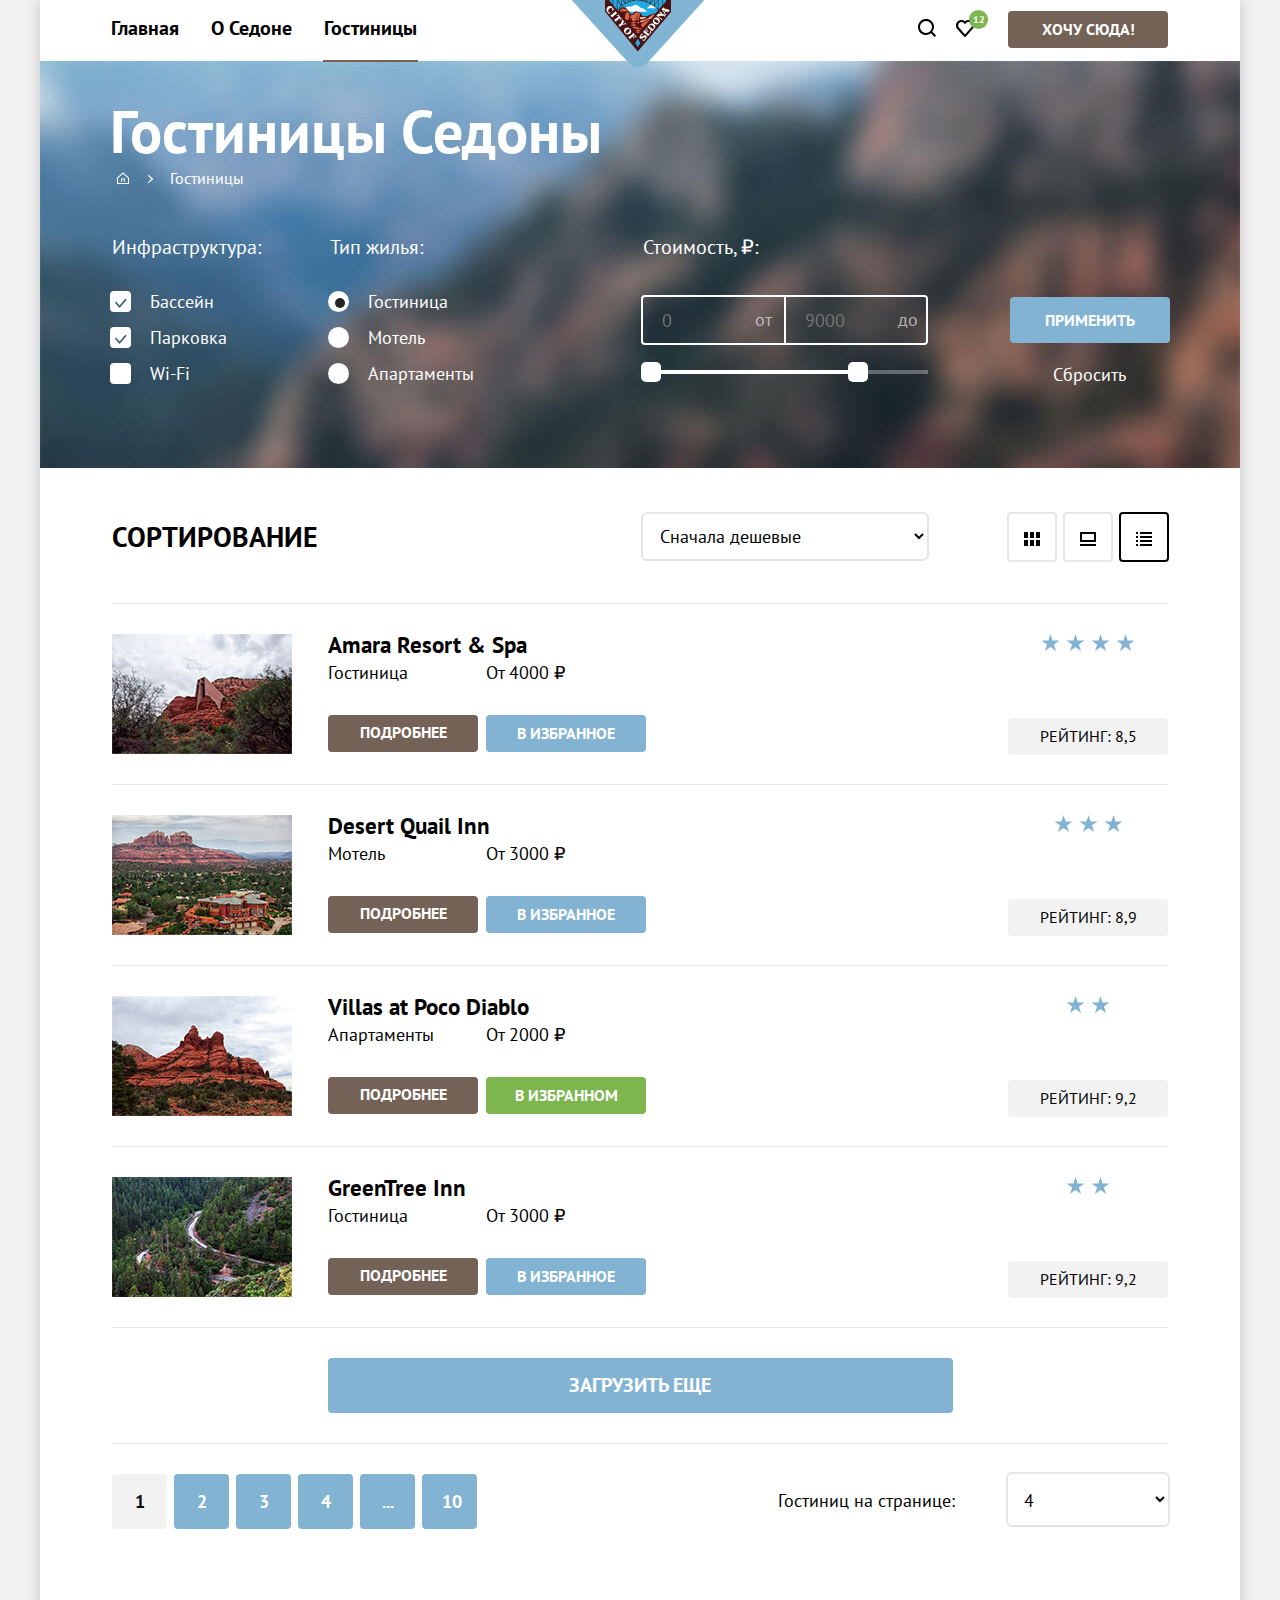
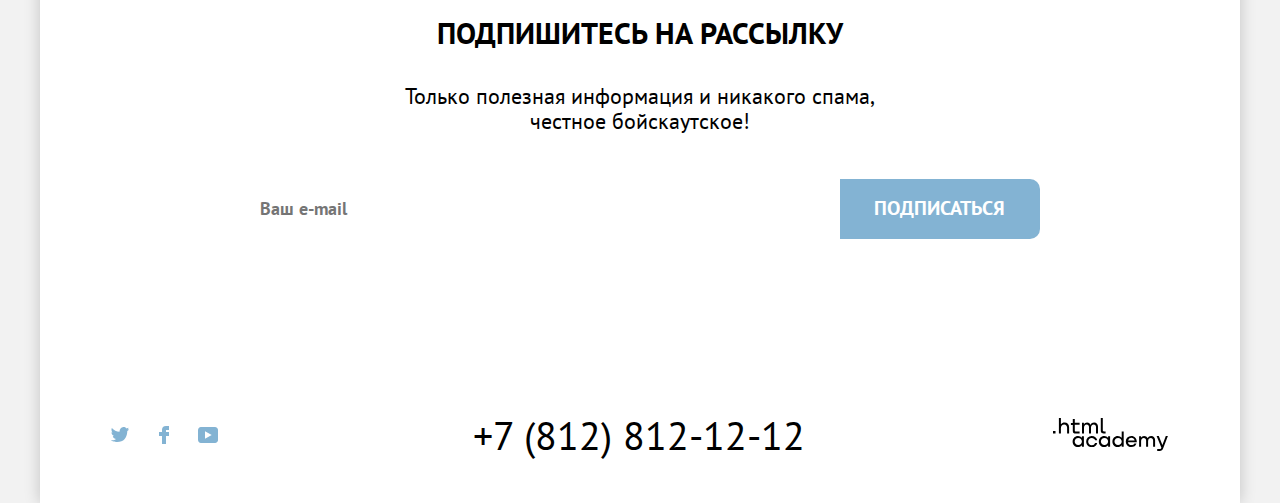
==== catalog.html @ d7d48636 "Шлифовка проекта" ====
<!DOCTYPE html>
<html lang="ru">

<head>
  <meta charset="UTF-8">
  <title>HTML Academy: Седона</title>
  <link rel="stylesheet" href="css/styles.css">
</head>

<body>
  <div class="shadow-container">
    <header class="page-header">
      <nav class="navigation">
        <ul class="navigation-list">
          <li class="navigation-item">
            <a class="navigation-link" href="index.html">Главная</a>
          </li>
          <li class="navigation-item">
            <a class="navigation-link" href="#">О Седоне</a>
          </li>
          <li class="navigation-item">
            <a class="navigation-link navigation-link-current" href="catalog.html">Гостиницы</a>
          </li>
        </ul>
        <a class="navigation-logo" href="index.html">
          <img class="page-header-logo" alt="Логотип Седоны" src="images/logos/logo.svg">
        </a>
        <ul class="navigation-user">
          <li class="navigation-item navigation-item-icon">
            <a class="navigation-link navigation-link-icon" href="#">
              <svg width="18" height="18" fill="none" xmlns="http://www.w3.org/2000/svg">
                <g clip-path="url(#a)">
                  <path
                    d="m18 16.5-3.7-3.7A8 8 0 0 0 8-.1C3.6-.1 0 3.6 0 8a8 8 0 0 0 12.9 6.3l3.7 3.7 1.4-1.5ZM8 14a6 6 0 0 1-6-6 6 6 0 0 1 6-6 6 6 0 0 1 6 6 6 6 0 0 1-6 6Z"
                    fill="colorCurrent" />
                </g>
                <defs>
                  <clipPath id="a">
                    <path fill="#fff" d="M0 0h18v18H0z" />
                  </clipPath>
                </defs>
              </svg>
            </a>
          </li>
          <li class="navigation-item navigation-item-icon">
            <a class="navigation-link navigation-link-icon" href="#">
              <svg class="chosen-icon" width="31" height="27" fill="none" xmlns="http://www.w3.org/2000/svg">
                <path
                  d="M8.9 27a.9.9 0 0 1-.8-.4c-5.4-6.1-6.7-7.5-7-7.9A5.4 5.4 0 0 1 5.5 10c1.3 0 2.5.5 3.5 1.3a5.46 5.46 0 0 1 9 4.1c0 1.3-.5 2.5-1.3 3.4l-7 7.9c-.2.2-.4.3-.8.3Zm-6-9.5c.3.4 3.5 4 6.1 6.9l6.2-7c.5-.5.7-1.2.7-2 0-1.8-1.5-3.3-3.3-3.3-1 0-2 .5-2.7 1.3-.3.3-.6.4-.9.4-.3 0-.6-.2-.8-.4-.7-.8-1.7-1.3-2.7-1.3-1.8 0-3.3 1.5-3.3 3.3-.1.9.3 1.6.7 2.1-.1 0-.1 0 0 0Z"
                  fill="colorCurrent" />
              </svg>
              <span class="navigation-link-counter">12</span>
            </a>
            <div class="popup-chosen-container disable">
              <ul class="popup-chosen-list">
                <li class="popup-chosen-list-item">
                  <a class="popup-hotel-description" href="#">
                    <img src="images/photos/hotel-2-small.png" alt="Desert Quail Inn">
                    <div class="popup-hotel-container">
                      <p class="popup-hotel-title">Desert Quail Inn</p>
                      <p class="popup-hotel-type">Мотель</p>
                    </div>
                  </a>
                  <a class="popup-trash-bin" href="#">
                    <svg width="16" height="16" viewBox="0 0 16 16" fill="none" xmlns="http://www.w3.org/2000/svg">
                      <g opacity="0.2">
                        <path
                          d="M15.3 2.3H13.1H2.8H0.6C0.3 2.3 0 2.5 0 2.8C0 3.1 0.3 3.4 0.6 3.4H2.3V15.4C2.3 15.7 2.6 16 2.9 16H13.1C13.4 16 13.7 15.7 13.7 15.4V3.4H15.4C15.7 3.4 16 3.1 16 2.8C16 2.5 15.6 2.3 15.3 2.3ZM12.5 14.8H3.4V3.4H12.5V14.8Z"
                          fill="black" />
                        <path
                          d="M6.19995 1.2H9.59995C9.89995 1.2 10.2 0.9 10.2 0.6C10.2 0.3 9.99995 0 9.69995 0H6.19995C5.89995 0 5.69995 0.3 5.69995 0.6C5.69995 0.9 5.89995 1.2 6.19995 1.2Z"
                          fill="black" />
                        <path
                          d="M6.2001 12C6.5001 12 6.8001 11.7 6.8001 11.4V5.7C6.8001 5.4 6.5001 5.1 6.2001 5.1C5.9001 5.1 5.6001 5.4 5.6001 5.7V11.4C5.7001 11.7 5.9001 12 6.2001 12Z"
                          fill="black" />
                        <path
                          d="M9.7001 12C10.0001 12 10.3001 11.7 10.3001 11.4V5.7C10.3001 5.4 10.0001 5.1 9.7001 5.1C9.4001 5.1 9.1001 5.5 9.1001 5.7V11.4C9.1001 11.7 9.3001 12 9.7001 12Z"
                          fill="black" />
                      </g>
                    </svg>
                  </a>
                </li>
                <li class="popup-chosen-list-item">
                  <a class="popup-hotel-description" href="#">
                    <img class="popup-hotel-image" src="images/photos/hotel-3-small.png" alt="Villas at Poco Diablo">
                    <div class="popup-hotel-container">
                      <p class="popup-hotel-title">Villas at Poco Diablo</p>
                      <p class="popup-hotel-type">Аппартаменты</p>
                    </div>
                  </a>
                  <a class="popup-trash-bin" href="#">
                    <svg width="16" height="16" viewBox="0 0 16 16" fill="none" xmlns="http://www.w3.org/2000/svg">
                      <g opacity="0.2">
                        <path
                          d="M15.3 2.3H13.1H2.8H0.6C0.3 2.3 0 2.5 0 2.8C0 3.1 0.3 3.4 0.6 3.4H2.3V15.4C2.3 15.7 2.6 16 2.9 16H13.1C13.4 16 13.7 15.7 13.7 15.4V3.4H15.4C15.7 3.4 16 3.1 16 2.8C16 2.5 15.6 2.3 15.3 2.3ZM12.5 14.8H3.4V3.4H12.5V14.8Z"
                          fill="black" />
                        <path
                          d="M6.19995 1.2H9.59995C9.89995 1.2 10.2 0.9 10.2 0.6C10.2 0.3 9.99995 0 9.69995 0H6.19995C5.89995 0 5.69995 0.3 5.69995 0.6C5.69995 0.9 5.89995 1.2 6.19995 1.2Z"
                          fill="black" />
                        <path
                          d="M6.2001 12C6.5001 12 6.8001 11.7 6.8001 11.4V5.7C6.8001 5.4 6.5001 5.1 6.2001 5.1C5.9001 5.1 5.6001 5.4 5.6001 5.7V11.4C5.7001 11.7 5.9001 12 6.2001 12Z"
                          fill="black" />
                        <path
                          d="M9.7001 12C10.0001 12 10.3001 11.7 10.3001 11.4V5.7C10.3001 5.4 10.0001 5.1 9.7001 5.1C9.4001 5.1 9.1001 5.5 9.1001 5.7V11.4C9.1001 11.7 9.3001 12 9.7001 12Z"
                          fill="black" />
                      </g>
                    </svg>
                  </a>
                </li>
              </ul>
              <button class="button button-large secondary-button all-chosen-button">Все избранные</button>
            </div>
          </li>
          <li class="navigation-item">
            <a class="button secondary-button navigation-button" href="#">
              Хочу сюда!
            </a>
          </li>
        </ul>
      </nav>
    </header>
    <main class="main-inner main-container">
      <div class="page-container">
        <div class="catalog-filter-container">
          <header class="inner-header-title">
            <h1>Гостиницы Седоны</h1>
            <ul class="breadcrumbs">
              <li class="breadcrumbs-item">
                <a class="breadcrumbs-link" href="index.html">
                  <span class="visually-hidden">
                    На главную
                  </span>
                  <svg width="12" height="12" viewBox="0 0 12 12" fill="none" xmlns="http://www.w3.org/2000/svg">
                    <path d="M6 0.300049L0 5.80005V12H12V5.80005L6 0.300049ZM11 11H1V6.20005L6 1.70005L11 6.20005V11Z"
                      fill="white" />
                    <path d="M4 10H5V7.5H7V10H8V6.5H4V10Z" fill="white" />
                  </svg>
                </a>
              </li>
              <li class="breadcrumbs-item">
                <a class="breadcrumbs-link">Гостиницы</a>
              </li>
            </ul>
          </header>
          <section class="catalog-filter-section">
            <h2 class="visually-hidden">Фильтры</h2>
            <form class="catalog-filter" action="https://echo.htmlacademy.ru/" method="get">
              <fieldset class="catalog-filter-group filter-group">
                <legend class="catalog-filter-title">Инфраструктура:</legend>
                <ul class="catalog-filter-list">
                  <li class="catalog-filter-item">
                    <label class="control">
                      <input class="visually-hidden control-input" type="checkbox" name="pool" checked>
                      <span class="control-label">Бассейн</span>
                    </label>
                  </li>
                  <li class="catalog-filter-item">
                    <label class="control">
                      <input class="visually-hidden control-input" type="checkbox" name="parking" checked>
                      <span class="control-label">Парковка</span>
                    </label>
                  </li>
                  <li class="catalog-filter-item">
                    <label class="control">
                      <input class="visually-hidden control-input" type="checkbox" name="wi-fi">
                      <span class="control-label">Wi-Fi</span>
                    </label>
                  </li>
                </ul>
              </fieldset>

              <fieldset class="catalog-filter-group house-group">
                <legend class="catalog-filter-title">Тип жилья:</legend>
                <ul class="catalog-filter-list">
                  <li class="catalog-filter-item">
                    <label class="control">
                      <input class="visually-hidden control-input" type="radio" name="product-group"
                        value="shaving-supplies" checked>
                      <span class="control-label">Гостиница</span>
                    </label>
                  </li>
                  <li class="catalog-filter-item">
                    <label class="control">
                      <input class="visually-hidden control-input" type="radio" name="product-group"
                        value="care-products">
                      <span class="control-label">Мотель</span>
                    </label>
                  </li>
                  <li class="catalog-filter-item">
                    <label class="control">
                      <input class="visually-hidden control-input" type="radio" name="product-group"
                        value="accessories">
                      <span class="control-label">Апартаменты</span>
                    </label>
                  </li>
                </ul>
              </fieldset>

              <fieldset class="catalog-filter-group price-group">
                <legend class="catalog-filter-title">Стоимость, ₽:</legend>
                <div class="range">
                  <div class="range-wrapper-inputs">
                    <label class="catalog-filter-label">
                      <span class="range-field-label">от</span>
                      <input class="catalog-filter-input" type="number" name="min-price" placeholder="0">
                    </label>

                    <label class="catalog-filter-label">
                      <span class="range-field-label">до</span>
                      <input class="catalog-filter-input" type="number" name="max-price" placeholder="9000">
                    </label>
                  </div>

                  <div class="range-scale">
                    <div class="range-bar" style="width: 227px">
                      <button class="range-toggle toggle-min" type="button">
                        <span class="visually-hidden">Изменить минимальную цену.</span>
                      </button>
                      <button class="range-toggle toggle-max" type="button">
                        <span class="visually-hidden">Изменить максимальную цену.</span>
                      </button>
                    </div>
                  </div>
                </div>
              </fieldset>
              <div class="filter-buttons">
                <button class="button enforce-button" type="submit">Применить</button>
                <button class="button-ghost button-reset" type="reset">Сбросить</button>
              </div>
            </form>
          </section>
        </div>
        <section class="catalog-sorting-section">
          <h2 class="sorting-title">Сортирование</h2>
          <form class="sorting-type">
            <label class="visually-hidden" for="sorting">Сортировка</label>
            <select class="select-control" id="sorting" name="sorting">
              <option value="popular">Сначала популярное</option>
              <option value="cheap" selected>Сначала дешевые</option>
              <option value="expensive">Сначала дорогое</option>
            </select>
          </form>
          <div class="sorting-button-container">
            <a href="#" class="sorting-button">
              <span class="visually-hidden">
                Показать карточками
              </span>
              <svg width="16" height="14" fill="none">
                <path d="M4 0H0v6h4V0Zm12 0h-4v6h4V0Zm-6 0H6v6h4V0ZM4 8H0v6h4V8Zm12 0h-4v6h4V8Zm-6 0H6v6h4V8Z"
                  fill="#000" />
              </svg>
            </a>
            <a href="#" class="sorting-button">
              <span class="visually-hidden">
                Показать галереей
              </span>
              <svg width="16" height="14" fill="none">
                <path d="M16 12H0v2h16v-2ZM14 2v6H2V2h12Zm2-2H0v10h16V0Z" fill="#000" />
              </svg>
            </a>
            <a href="#" class="sorting-button sorting-button-active">
              <span class="visually-hidden">
                Показать списком
              </span>
              <svg width="16" height="14" fill="none">
                <path
                  d="M2 0H0v2h2V0Zm14 0H4v2h12V0ZM2 4H0v2h2V4Zm14 0H4v2h12V4ZM2 8H0v2h2V8Zm14 0H4v2h12V8ZM2 12H0v2h2v-2Zm14 0H4v2h12v-2Z"
                  fill="#000" />
              </svg>
            </a>
          </div>
        </section>
        <section class="catalog-list-section">
          <h2 class="visually-hidden">Список гостиниц</h2>
          <div class="hotel">
            <a class="hotel-image-link" href="#">
              <img class="hotel-image" src="images/catalog/hotel-first.jpg" alt="Amara Resort & Spa">
            </a>
            <a class="hotel-link" href="#">
              <h3 class="hotel-title">Amara Resort & Spa</h3>
            </a>
            <p class="stars four-stars">
              <span class="visually-hidden">
                Четыре звезды
              </span>
            </p>
            <p class="hotel-type">Гостиница</p>
            <p class="hotel-price">От 4000 ₽</p>
            <a href="#" class="hotel-about-button button secondary-button hotel-button">Подробнее</a>
            <button class="chosen button hotel-button">В избранное</button>
            <p class="rating-number">Рейтинг: 8,5</p>
          </div>
          <div class="hotel">
            <a class="hotel-image-link" href="#">
              <img class="hotel-image" src="images/catalog/hotel-second.jpg" alt="Desert Quail Inn">
            </a>
            <a class="hotel-link" href="#">

              <h3 class="hotel-title">Desert Quail Inn</h3>

            </a>
            <p class="stars three-stars">
              <span class="visually-hidden">
                Три звезды
              </span>
            </p>
            <p class="hotel-type">Мотель</p>
            <p class="hotel-price">От 3000 ₽</p>
            <a href="#" class="hotel-about-button button secondary-button hotel-button">Подробнее</a>
            <button class="chosen button hotel-button">В избранное</button>
            <p class="rating-number">Рейтинг: 8,9</p>
          </div>
          <div class="hotel">
            <a class="hotel-image-link" href="#">
              <img class="hotel-image" src="images/catalog/hotel-third.jpg" alt="Villas at Poco Diablo">
            </a>
            <a class="hotel-link" href="#">
              <h3 class="hotel-title">Villas at Poco Diablo</h3>

            </a>
            <p class="stars two-stars">
              <span class="visually-hidden">
                Две звезды
              </span>
            </p>
            <p class="hotel-type">Апартаменты</p>
            <p class="hotel-price">От 2000 ₽</p>
            <a href="#" class="hotel-about-button button secondary-button hotel-button">Подробнее</a>
            <button class="chosen button button-success hotel-button">В избранном</button>
            <p class="rating-number">Рейтинг: 9,2</p>
          </div>
          <div class="hotel">
            <a class="hotel-image-link" href="#">
              <img class="hotel-image" src="images/catalog/hotel-fourth.jpg" alt="GreenTree Inn">
            </a>
            <a class="hotel-link" href="#">
              <h3 class="hotel-title">GreenTree Inn</h3>

            </a>
            <p class="stars two-stars">
              <span class="visually-hidden">
                Две звезды
              </span>
            </p>
            <p class="hotel-type">Гостиница</p>
            <p class="hotel-price">От 3000 ₽</p>
            <a href="#" class="hotel-about-button button secondary-button hotel-button">Подробнее</a>
            <button class="chosen button hotel-button">В избранное</button>
            <p class="rating-number">Рейтинг: 9,2</p>
          </div>
          <div class="show-more-button-container">
            <button class="show-more-button button button-large">Загрузить еще</button>
          </div>
          <div class="pagination-container">
            <ul class="pagination">
              <li class="pagination-item">
                <a class="pagination-link pagination-current">1</a>
              </li>
              <li class="pagination-item">
                <a class="pagination-link" href="#">2</a>
              </li>
              <li class="pagination-item">
                <a class="pagination-link" href="#">3</a>
              </li>
              <li class="pagination-item">
                <a class="pagination-link" href="#">4</a>
              </li>
              <li class="pagination-item">
                <a class="pagination-link" href="#">
                  ...
                  <span class="visually-hidden">
                    Больше
                  </span>
                </a>
              </li>
              <li class="pagination-item">
                <a class="pagination-link" href="#">10</a>
              </li>
            </ul>
            <form class="sorting-type-quantity">
              <label for="sorting">Гостиниц на странице:</label>
              <select class="select-control-quantity" id="sorting" name="sorting">
                <option value="one">1</option>
                <option value="two">2</option>
                <option value="three">3</option>
                <option value="four" selected>4</option>
              </select>
            </form>
          </div>
        </section>
      </div>
    </main>
    <footer class="page-footer">
      <div class="footer-container catalog-footer">
        <section class="subscription-form">
          <h2 class="subscription-form-title">Подпишитесь на рассылку</h2>
          <form class="submit-form catalog-form">
            <p>Только полезная информация и никакого спама,<br>
              честное бойскаутское!</p>
            <div class="email-container">
              <p class="email">
                <label for="email-field" class="visually-hidden">
                  Ваш e-mail
                </label>
                <input class="field" placeholder="Ваш e-mail" type="text" id="email-field" name="email-field" required>
              </p>
              <button class="button button-large submit-button" type="submit">Подписаться</button>
            </div>
          </form>
        </section>
        <section class="footer-contacts">
          <h2 class="visually-hidden">Соцсети</h2>
          <ul class="footer-social-list" name="link-list">
            <li class="footer-social-item">
              <a class="footer-social-link" href="#">
                <span class="visually-hidden">
                  Twitter
                </span>
                <svg width="18" height="15" fill="none" xmlns="http://www.w3.org/2000/svg">
                  <g clip-path="url(#a)">
                    <path
                      d="M11.6.2c1.8-.5 3.2.3 3.8 1.2l2.1-.7c0 .9-.6 1.5-.9 1.8.7.1 1.4-.6 1.4-.6a3 3 0 0 1-1.7 2C16.1 10.7 13 15.1 5.7 15h-.5c-.4 0-4.4-.5-5.2-1.9 2.4.2 4.1-.4 5-1.2-1-.3-2.9-.4-3.2-2.9.4.1.6.2 1.3.1C1.8 8.3.4 7.5.5 5.3c.3.3 1.1.5 1.4.5C1.1 5.6-.2 2.5.9.9a11 11 0 0 0 7.6 3.8C8.7 2.3 9.7.8 11.6.2Z"
                      fill="currentColor" />
                  </g>
                  <defs>
                    <clipPath id="a">
                      <path fill="#fff" d="M0 0h18v15H0z" />
                    </clipPath>
                  </defs>
                </svg>
              </a>
            </li>
            <li class="footer-social-item">
              <a class="footer-social-link" href="#">
                <span class="visually-hidden">
                  Facebook
                </span>
                <svg width="10" height="18" fill="none" xmlns="http://www.w3.org/2000/svg">
                  <path d="M7 0a4 4 0 0 0-4 4v2H0v4h3v8h4v-8h3V6H7V4h3V0H7Z" fill="currentColor" />
                </svg>
              </a>
            </li>
            <li class="footer-social-item">
              <a class="footer-social-link" href="#">
                <span class="visually-hidden">
                  YouTube
                </span>
                <svg width="20" height="16" fill="none" xmlns="http://www.w3.org/2000/svg">
                  <path
                    d="M17 0H2.9C1.2 0 0 1.5 0 3.2v9.5C0 14.5 1.2 16 2.9 16h14.3c1.5 0 2.9-1.5 2.9-3.2V3.2C19.9 1.5 18.7 0 17 0ZM7 11.8V4.2L13.7 8 7 11.8Z"
                    fill="currentColor" />
                </svg>
              </a>
            </li>
          </ul>
          <a class="footer-contacts-address-phone" href="tel:+78128121212">+7 (812) 812-12-12</a>
          <p class="about-text">
            <span class="visually-hidden">Разработано в </span>
            <a class="htmlacademy-link" href="https://htmlacademy.ru/">
              <svg width="115" height="34" fill="none" xmlns="http://www.w3.org/2000/svg">
                <path
                  d="M0 12.9v2.6h2.5v-2.6H0Zm11.6-8.4c-1.6 0-2.8.7-3.6 1.7h-.1V0h-2v15.5h2v-5.3c0-2.1 1.3-3.6 3.3-3.6 1.8 0 2.9 1.4 2.9 3.2v5.7h2V9.4c.1-3-1.8-4.9-4.5-4.9Zm15 .3h-4.8V1.1h-2v3.8h-1.9v2h1.9v6c0 1.7 1 2.7 2.7 2.7h4.1v-2h-3.7c-.7 0-1.1-.4-1.1-1.1V6.8h4.8v-2Zm14.5-.2c-1.6 0-2.9.8-3.5 2.1h-.1a3.7 3.7 0 0 0-3.4-2.1c-1.4 0-2.5.8-3.1 1.8h-.1V4.8H29v10.6h2V10c0-2 1-3.5 2.6-3.5 1.5 0 2.4 1 2.4 2.6v6.3h2V9.8c0-2.4 1.4-3.3 2.6-3.3 1.5 0 2.4 1 2.4 2.6v6.3h2V8.9c.1-2.5-1.4-4.3-3.9-4.3Zm6.7 8.1c0 1.7 1 2.7 2.8 2.7h2v-2h-1.7c-.7 0-1.1-.4-1.1-1.1V0h-2v12.7Zm-18.9 7a4.9 4.9 0 0 0-3.9-1.8c-3.1 0-5.4 2.3-5.4 5.6s2.3 5.6 5.4 5.6c1.8 0 3-.8 3.8-1.9h.1v1.6h2V18.2h-2v1.5Zm-3.6 7.4a3.5 3.5 0 0 1-3.6-3.6c0-2 1.4-3.6 3.6-3.6s3.6 1.6 3.6 3.6c0 1.9-1.4 3.6-3.6 3.6ZM44.2 22c-.5-2.4-2.6-4.1-5.4-4.1a5.4 5.4 0 0 0-5.6 5.6c0 3.1 2.2 5.6 5.6 5.6 2.8 0 4.9-1.8 5.4-4.2h-2.1a3.4 3.4 0 0 1-3.3 2.3 3.5 3.5 0 0 1-3.6-3.6c0-2 1.4-3.6 3.6-3.6 1.6 0 2.8 1 3.3 2.2h2.1V22Zm10.9-2.3a4.9 4.9 0 0 0-3.9-1.8c-3.1 0-5.4 2.3-5.4 5.6s2.3 5.6 5.4 5.6c1.8 0 3-.8 3.8-1.9h.1v1.6h2V18.2h-2v1.5Zm-3.6 7.4a3.5 3.5 0 0 1-3.6-3.6c0-2 1.4-3.6 3.6-3.6s3.6 1.6 3.6 3.6c0 1.9-1.5 3.6-3.6 3.6Zm17.2-7.3a5 5 0 0 0-3.9-1.9c-3.1 0-5.4 2.3-5.4 5.6s2.2 5.6 5.4 5.6c1.7 0 3-.8 3.8-1.8h.1v1.5h2V13.4h-2v6.4Zm-3.6 7.3a3.5 3.5 0 0 1-3.6-3.6c0-2 1.4-3.6 3.6-3.6s3.6 1.6 3.6 3.6c-.1 2-1.5 3.6-3.6 3.6Zm13.2-9.2a5.4 5.4 0 0 0-5.5 5.6c0 3 2.1 5.6 5.5 5.6 2.5 0 4.5-1.3 5.2-3.6h-2.1c-.5 1-1.6 1.6-3 1.6-1.9 0-3.3-1.3-3.4-2.9h8.8c.2-3.6-2-6.3-5.5-6.3Zm0 1.9c1.7 0 3 1 3.3 2.6h-6.5a3.2 3.2 0 0 1 3.2-2.6Zm19.9-1.9a4 4 0 0 0-3.6 2h-.1c-.6-1.2-1.8-2-3.4-2-1.4 0-2.5.7-3.1 1.8v-1.5h-1.9v10.6h2v-5.4c0-2 1-3.4 2.6-3.5 1.5 0 2.4 1 2.4 2.6v6.3h2v-5.6c0-2.4 1.4-3.3 2.6-3.3 1.5 0 2.4 1 2.4 2.6v6.3h2v-6.5c.1-2.6-1.4-4.4-3.9-4.4Zm11.2 9.1-3.6-8.9h-2.2l4.8 11.6c-.3.9-.7 1.2-1.7 1.2h-2.5v2h2.5c1.8 0 2.8-.8 3.5-2.6l4.7-12.2h-2.1l-3.4 8.9Z"
                  fill="colorCurrent" />
              </svg>
            </a>
          </p>
        </section>
      </div>
    </footer>
  </div>
  <div class="modal-registration disable">
    <div class="modal-registration-container">
      <div class="modal-header">
        <button class="modal-close-button" href="#">
          <span class="visually-hidden">Закрыть</span>
        </button>
        <section class="modal-content">
          <h2 class="modal-title">Поиск гостиницы в Седоне</h2>
        </section>
      </div>
      <form class="modal-register-form">
        <p class="modal-register-form-item">
          <label for="arriving-date" class="modal-register-label">
            Дата заезда:
          </label>
          <input class="modal-field field-date" placeholder="27 апреля 2020" type="text" id="arriving-date"
            name="arriving-date" required>
          <span class="modal-message modal-message-error">Мы не можем отправить вас в прошлое.</span>
        </p>
        <p class="modal-register-form-item last-item">
          <label for="leaving-date" class="modal-register-label">
            Дата выезда:
          </label>
          <input class="modal-field field-date" placeholder="1 сентября 2021" type="text" id="leaving-date"
            name="leaving-date" required>
          <span class="modal-message">На эти даты есть свободные номера. Пока есть.</span>
        </p>
        <div class="modal-counter-container">
          <p class="modal-register-form-item modal-counter">
            <label for="mature-count" class="modal-register-label">
              Взрослые:
            </label>
            <span class="modal-input">
              <button class="modal-input-increase modal-input-button">
                <svg width="13" height="13" fill="none" xmlns="http://www.w3.org/2000/svg">
                  <path d="M13 6H7V0H6v6H0v1h6v6h1V7h6V6Z" fill="#000" />
                </svg>
              </button>
              <input class="modal-field" placeholder="2" type="number" id="mature-count" name="mature-count" required>
              <button class="modal-input-decrease modal-input-button">
                <svg width="13" height="1" fill="none" xmlns="http://www.w3.org/2000/svg">
                  <path d="M0 0v1h13V0H0Z" fill="#000" />
                </svg>
              </button>
            </span>
          </p>
          <p class="modal-register-form-item modal-counter">
            <span class="modal-register-label">
              <label for="children-count">
                Дети:
              </label>
              <span class="info-popup">
                <button class="modal-info">
                  <svg width="1" height="9" fill="#FFFFFF" xmlns="http://www.w3.org/2000/svg">
                    <path d="M0 9h1V3H0v6Zm1-9H0v1h1V0Z" />
                  </svg>
                </button>
                <span class="info-popup-text disable">
                  Укажите количество детей, которые будут с вами, возраст которых от 6 до 18 лет. Дети до 6 лет
                  размещаются бесплатно.
                </span>
              </span>
            </span>
            <span class="modal-input">
              <button class="modal-input-increase modal-input-button">
                <svg width="13" height="13" fill="none" xmlns="http://www.w3.org/2000/svg">
                  <path d="M13 6H7V0H6v6H0v1h6v6h1V7h6V6Z" fill="#000" />
                </svg>
              </button>
              <input class="modal-field" placeholder="1" type="number" id="children-count" name="children-count"
                required>
              <button class="modal-input-decrease modal-input-button">
                <svg width="13" height="1" fill="none" xmlns="http://www.w3.org/2000/svg">
                  <path d="M0 0v1h13V0H0Z" fill="#000" />
                </svg>
              </button>
            </span>
          </p>
        </div>
        <button class="button modal-search-button">Найти</button>
      </form>
    </div>
  </div>
</body>

</html>
---- css/styles.css ----
@font-face {
  font-family: "PT Sans";
  font-style: normal;
  font-weight: 400;
  src: url("../fonts/ptsans-400.woff2") format("woff2");
  font-display: swap;
}

@font-face {
  font-family: "PT Sans";
  font-style: normal;
  font-weight: 700;
  src: url("../fonts/ptsans-700.woff2") format("woff2");
  font-display: swap;
}

html {
  height: 100%;
}

body {
  margin: 0;
  display: flex;
  flex-direction: column;
  min-height: 100%;
  font-family: "PT Sans", sans-serif;
  font-size: 18px;
  line-height: 21px;
  color: #000000;
  background-color: rgba(242, 242, 242, 1);
}

.shadow-container {
  width: 1200px;
  box-shadow: 0 0 15px rgba(0, 0, 0, 0.2);
  margin: 0 auto;
}

.visually-hidden {
  position: absolute;
  width: 1px;
  height: 1px;
  margin: -1px;
  padding: 0;
  border: 0;
  clip: rect(0 0 0 0);
  overflow: hidden;
}

.button {
  display: inline-block;
  padding-top: 10px;
  padding-bottom: 11px;
  padding-right: 12px;
  padding-left: 12px;
  font-family: inherit;
  font-size: 16px;
  line-height: 16px;
  font-weight: 700;
  text-align: center;
  color: #FFFFFF;
  background-color: #83B3D3;
  text-decoration: none;
  text-transform: uppercase;
  border: none;
  border-radius: 4px;
}

.button:hover {
  background-color: rgba(104, 162, 202, 1);
}

.button:focus {
  background-color: rgba(104, 162, 202, 1);
  outline: 3px solid rgba(117, 98, 87, 1);
}

.button:active {
  background-color: rgba(104, 162, 202, 1);
  color: rgba(255, 255, 255, 0.3);
  outline: none;
}

.button-large {
  font-weight: 700;
 }

.secondary-button {
  background-color: #756257;
}

.secondary-button:hover {
  background-color: rgba(97, 80, 72, 1);
 }

.secondary-button:focus {
  background-color: rgba(97, 80, 72, 1);
  outline: 3px solid rgba(131, 179, 211, 1);
}

.secondary-button:active {
  background-color: rgba(97, 80, 72, 1);
  color: rgba(255, 255, 255, 0.3);
  outline: none;
}

.button-success {
  background-color: #7DB54F;
}

.button-success:hover {
  background-color: rgba(108, 158, 66, 1);
}

.button-success:focus {
  background-color: rgba(108, 158, 66, 1);
  outline: 3px solid rgba(117, 98, 87, 1);
}

.button-success:active {
  background-color: rgba(108, 158, 66, 1);
  color: rgba(255, 255, 255, 0.3);
  outline: none;
}

.button-ghost {
  background-color: transparent;
  border: none;
}

.button-ghost:hover {
  opacity: 0.6;
}

.button-ghost:focus {
  outline: 3px solid #83B3D3;
  border-radius: 4px;
}

.button-ghost:active {
  opacity: 0.3;
  outline: none;
}

.button-reset {
  display: inline-block;
  padding-top: 4px;
  padding-bottom: 5px;
  padding-right: 10px;
  padding-left: 3px;
  font-family: inherit;
  font-size: 18px;
  line-height: 16px;
  font-weight: 400;
  text-align: center;
  color: #FFFFFF;
  text-decoration: none;
  width: 80px;
  margin: 0 auto;
}

.page-header {
  font-size: 20px;
  line-height: 26px;
}

.navigation {
  display: flex;
  width: 1200px;
  margin: 0 auto;
  background-color: #FFFFFF;
}

.navigation-list {
  margin: 0;
  padding: 0;
  width: 100px;
  flex-grow: 1;
  list-style-type: none;
  display: flex;
  flex-wrap: wrap; 
  align-items: center;
}

.navigation-list .navigation-item:first-child {
  margin-left: 55px;
}

.navigation-logo {
  margin-bottom: -12px;
  z-index: 1;
  margin-top: -3px;
}

.navigation-logo:focus {
  outline: 2px solid #6086a0;
}

.navigation-user {
  margin: 0;
  padding: 0;
  width: 102px;
  flex-grow: 1;
  list-style-type: none;
  display: flex;
  align-items: center;
  padding-right: 3px;
}

.navigation-user .navigation-link {
  min-width: 18px;
  min-height: 18px;
  padding: 10px;
}

.navigation-user .navigation-item:first-child {
  margin-left: auto;
}

.navigation-user .navigation-item:last-child {
  margin-right: 69px;
  margin-top: 3px;
  margin-left: 24px;
}

.navigation-link {
  padding: 10px 16px;
  font-weight: 700;
  color: #000000;
  text-decoration: none;
  display: block;
  position: relative;
}

.navigation-link:hover {
  color: rgba(117, 98, 87, 1);
}

.navigation-link:focus {
  color: rgba(117, 98, 87, 1);
  outline: 3px solid rgba(131, 179, 211, 1);
  outline-offset: -7px;
  border-radius: 10px;
}

.navigation-link:active {
  color: rgba(117, 98, 87, 0.3);
}

.navigation-link-counter {
  position: absolute;
  font-size: 10px;
  background-color: #7DB54F;
  color: #FFFFFF;
  top: 1px;
  left: 23px;
  border-radius: 100px;
  width: 19px;
  height: 19px;
  text-align: center;
  line-height: 19px;
}

.navigation-link svg {
  position: absolute;
  fill: #000000;
}

.navigation-link-icon:hover svg{
  fill: rgba(117, 98, 87, 1);
}

.navigation-link-icon:focus svg{
  fill: rgba(117, 98, 87, 1);
}

.navigation-link-icon:active svg{
  fill: rgba(117, 98, 87, 0.3);
}

.navigation-link-current::before {
  position: absolute;
  right: 15px;
  bottom: -11px;
  left: 15px;
  height: 2px;
  background-color: rgba(117, 98, 87, 1);
  content: "";
}

.navigation-item {
  position: relative;
  padding-bottom: 5px;
}

.chosen-icon {
  bottom: 10px;
}

.navigation-item-icon:last-child {
  margin-right: 30px;
}

.navigation-button {
  color: #FFFFFF;
  width: 136px;
}

.navigation-button:hover {
  background: rgba(97, 80, 72, 1);
}

.navigation-button:focus {
  background: rgba(97, 80, 72, 1);
  outline: 3px solid rgba(131, 179, 211, 1);
}

.navigation-button:active {
  background: rgba(97, 80, 72, 1);
  color: rgba(255, 255, 255, 0,3);
  outline: none;
}

.popup-chosen-container {
  position: absolute;
  top: 48px;
  right: calc(50% - 200px);
  display: flex;
  flex-direction: column;
  width: 400px;
  background-color: #FFFFFF;
  border-radius: 22px;
  box-shadow: 0px 25px 50px rgba(0, 0, 0, 0.15);
  border: 1px solid #E6E6E6;
  z-index: 1;
}

.popup-chosen-container::before {
  content: "";
  background-image: url("../images/icons/triangle.svg");
  position: absolute;
  width: 19px;
  height: 9px;
  top: -9px;
  right: 0;
  left: 0;
  margin: 0 auto;
}

.popup-chosen-list {
  display: flex;
  flex-direction: column;
  padding: 25px;
  list-style-type: none;
  padding-left: 18px;
  padding-top: 25px;
}

.popup-chosen-list-item {
  display: grid;
  grid-template-columns: 1fr 36px;
  margin-bottom: 25px;
  align-items: center;
}

.popup-chosen-list-item:last-child {
  margin-bottom: 0;
}

.popup-hotel-image {
  margin-right: 17px;
}

.popup-hotel-description {
  display: grid;
  grid-template-columns: 48px 1fr;
  gap: 17px;
  text-decoration: none;
  width: max-content;
  padding: 10px;
  padding-bottom: 0px;
  padding-top: 0;
}

.popup-hotel-description:hover {
  opacity: 0.6;
}

.popup-hotel-description:focus {
  outline: 3px solid #83B3D3;
  border-radius: 10px;
}

.popup-hotel-description:active {
  opacity: 0.3;
}

.popup-trash-bin {
  cursor: pointer;
  margin-left: 13px;
  margin-bottom: 6px;
}

.popup-trash-bin svg {
  padding: 10px;
}

.popup-trash-bin:hover svg {
  opacity: 0.6;
}

.popup-trash-bin:focus {
  outline: none;
}

.popup-trash-bin:focus svg {
  outline: 3px solid #83B3D3;
  border-radius: 10px;
}

.popup-trash-bin:active svg {
  opacity: 0.3;
}
.popup-hotel-container {
  display: grid;
  color: #000000;
}

.popup-hotel-container p {
  margin: 0;
  text-decoration: none;
  margin-bottom: -5px;
}

.popup-hotel-title {
  font-weight: bold;
  text-decoration: none;
  font-size: 18px;
}

.popup-hotel-type {
  font-size: 16px;
}

.all-chosen-button {
  border-radius: 20px;
  border-top-left-radius: 0;
  border-top-right-radius: 0;
  box-sizing: border-box;
  margin: -1px;
  margin-top: 0;
  height: 60px;
}

.modal-registration {
  position: fixed;
  top: 0;
  left: 0;
  display: flex;
  width: 100%;
  height: 100%;
  background-color: rgba(255, 255, 255, 0.6);
  z-index: 4;
}

.modal-registration-container {
  position: relative;
  margin: auto;
  padding: 70px;
  padding-top: 42px;
  width: 575px;
  background-color: #FFFFFF;
  order: -2;
  box-shadow: 0px 25px 50px rgba(0, 0, 0, 0.15);
  border-radius: 30px;
  top: -135px;
}

.modal-header {
  position: relative;
  display: flex;
  align-items: center;
  margin-bottom: 45px;
}

.modal-close-button {
  position: absolute;
  padding: 0;
  right: 0;
  width: 53px;
  height: 53px;
  background-image: url("../images/icons/close.svg");
  border: none;
  background-repeat: no-repeat;
  background-position: center;
  background-color: rgba(242, 242, 242, 1);
  cursor: pointer;
  border-radius: 50%;
} 

.modal-close-button:hover {
  background-color: rgba(229, 229, 229, 1);
}

.modal-close-button:focus {
  background-color: rgba(229, 229, 229, 1);
  outline: 3px solid #83B3D3;
}

.modal-close-button:active {
  opacity: 0.3;
}

.modal-title {
  text-transform: uppercase;
  font-size: 30px;
}

.modal-register-form-item {
  display: grid;
  grid-template-columns: 155px 1fr;
  align-items: center;
}

.last-item {
  margin-bottom: 0;
}

.modal-register-label {
  font-weight: bold;
}

.modal-message {
  grid-column: 2/3;
  font-size: 16px;
}

.modal-message-error {
  color: rgba(255, 87, 87, 1);
}

.modal-counter-container {
  display: flex;
  justify-content: space-between;
  margin-bottom: 23px;
}

.modal-counter {
  grid-template-columns: 155px 133px;
  margin-right: 56px;
}

.modal-counter:last-child {
  margin-right: 0;
  grid-template-columns: 97px 1fr;
}

.modal-input {
  display: grid;
  grid-template-columns: 50px 1fr 50px;
}

.modal-input-button {
  border: none;
  align-items: center;
  display: flex;
  justify-content: center;
  opacity: 0.6;
  grid-row: 1/2;
  background-color: transparent;
  border-radius: 4px;
}

.modal-input-button:hover {
  opacity: 1;
}

.modal-input-button:focus {
  opacity: 1;
  outline: 3px solid #83B3D3;
  outline-offset: -13px;
}

.modal-input-button:active {
  opacity: 0.3;
}

.modal-input-increase {
  grid-column: 1/2;
  z-index: 1;
}

.modal-input-decrease {
  grid-column: 3/4;
}

.info-popup {
  position: relative;
  margin-left: 6px;
}

.modal-info {
  background-color: rgba(131, 179, 211, 1);
  border-radius: 50%;
  width: 25px;
  height: 25px;
  border: none;
  padding: 0;
}

.modal-info:hover {
  background-color: rgba(104, 162, 202, 1);
}

.info-popup-text {
  position: absolute;
  width: 216px;
  padding-top: 15px;
  padding-right: 18px;
  padding-bottom: 18px;
  padding-left: 22px;
  background-color: #333333;
  border-radius: 10px;
  box-shadow: 0px 15px 30px rgba(0, 0, 0, 0.3);
  color: #FFFFFF;
  font-size: 16px;
  top: 40px;
  left: calc(50% - 128px);
}

.info-popup-text::before {
  content: "";
  background-image: url("../images/icons/triangle2.svg");
  position: absolute;
  width: 19px;
  height: 9px;
  top: -9px;
  right: 3px;
  left: 0;
  margin: 0 auto;
}

.modal-field {
  height: 50px;
  padding: 0;
  border: none;
  border-radius: 4px;
  font: inherit;
  font-weight: 700;
  background-color: #F2F2F2;
  padding-left: 19px;
  width: 100%;
  box-sizing: border-box;
  appearance: textfield;
}

.modal-field:hover {
  background-color: rgba(229, 229, 229, 1);
}

.modal-field:focus {
  background-color: rgba(229, 229, 229, 1);
  outline: 3px solid #83B3D3;
}

.modal-field:not(:placeholder-shown) {
  background-color: #FFFFFF;
  border: 2px solid #000000;
  outline: none;
}

.field-date {
  background-image: url("../images/icons/keyboard.svg");
  background-repeat: no-repeat;
  background-position: right 15px top 50%;
}

.modal-input .modal-field {
  grid-column: 1/-1;
  grid-row: 1/2;
  text-align: center;
  padding-left: 50px;
  padding-right: 50px;
}

.modal-search-button {
  width: 100%;
  height: 60px;
  font-size: 20px;
  border-radius: 10px;
}

.main-container {
  flex-grow: 1;
}

.page-container {
  width: 1200px;
  margin: 0 auto;
  background-color: #FFFFFF;
}

.background-container {
  background-image: url("../images/backgrounds/index-background.jpg");
  background-size: 100% auto;
  background-repeat: no-repeat;
  padding-top: 51px;
  padding-bottom: 82px;
  margin-bottom: 60px;
  position: relative;
}

.background-container::after {
  content: "";
  position: absolute;
  bottom: 0;
  right: 0;
  left: 0;
  height: 57px;
  background-image: url("../images/backgrounds/background-bottom.svg");
}

.index-welcome-picture {
  display: block;
  margin: 0 auto;
}

.sedona-title {
  text-transform: uppercase;
  font-weight: 700;
  font-size: 30px;
  line-height: 36px;
  margin-bottom: 35px;
}

.advantages {
  text-align: center;
  margin: 0;
  padding: 0;
}

.advantages-reasons {
  margin-bottom: 79px;
}

.advantages-list {
  margin: 0;
  padding: 0;
  display: grid;
  grid-template-columns: 400px 400px 400px;
  list-style: none;
  counter-reset: advantages;
}

.advantages-item {
  display: flex;
  flex-direction: column;
  flex-wrap: wrap;
  padding-top: 96px;
  padding-bottom: 109px;
  background-color: rgba(131, 179, 211, 0.12);
  counter-increment: advantages;
}

.advantages-item:nth-child(even) {
  background-color: rgba(131, 179, 211, 0.2);
}

.advantages-item::after,
  .advantage-container::after {
    content: "— №" counter(advantages) " —";
    order: -1;
    margin-bottom: 30px;
  }

.advantages-item .advantages-title {
  margin-bottom: 30px;
  order: -1;
}

.advantage-container {
  display: flex;
  flex-direction: column;
  width: 400px;
  padding-top: 96px;
  padding-bottom: 18px;
  color: #FFFFFF;
}

.bridge-img {
  height: 384px;
}

.bridge-advantage {
  height: 384px;
}

.advantages-list-inside {
  display: grid;
  grid-template-columns: 400px 400px 400px;
  grid-template-rows: 384px;
  list-style-type: none;
  padding: 0;
  background-color: #FFFFFF;
}

.advantages-item-point {
  padding-top: 185px;
  padding-bottom: 80px;
  position: relative;
}

.advantages-item-point::before {
  background-repeat: no-repeat;
  background-position: center;
  position: absolute;
  content: "";
  top: 85px;
  left: 0;
  right: 0;
  margin: 0 auto;
  height: 76px;
  width: 80px;
}

.advantages-item-point-home::before {
  background-image: url("../images/icons/icon-1.svg");
}

.advantages-item-point-food::before {
  background-image: url("../images/icons/icon-2.svg");
}

.advantages-item-point-souvenir::before {
  background-image: url("../images/icons/icon-3.svg");
}

.advantages-item-point:nth-child(odd) {
  background-color: rgba(131, 179, 211, 0.12);
}

.advantages-item-large, 
.advantages-item-large:nth-child(even) {
  flex-direction: row;
  padding: 0;
  background-color: rgba(131, 179, 211, 1);
  grid-column-start: 1;
  grid-column-end: -1;
}

.advantages-item-large::after {
  display: none;
}

.advantages-item-point .advantages-title {
  margin-bottom: 18px;
}

.advantages-reasons {
  font-size: 22px;
  line-height: 36px;
}

.advantages-title {
  font-size: 24px;
  line-height: 28px;
  text-transform: uppercase;
  margin: 0 auto;
}

.advantage-description {
  font-size: 18px;
  line-height: 21px;
  width: 240px;
  margin: 0 auto;
}

.search-hotel-button {
  width: 553px;
  padding-bottom: 22px;
  padding-top: 22px;
  border-radius: 10px;
  font-size: 20px;
}

.inner-header-title {
  margin-bottom: 45px;
}

.inner-header-title h1 {
  font-size: 60px;
  margin-bottom: 23px;
}

.breadcrumbs {
  display: flex;
  list-style-type: none;
  margin: 0;
  padding: 0;
}

.breadcrumbs-item {
  position: relative;
  margin-right: 20px;
}

.breadcrumbs-item::after {
  position: absolute;
  top: 10px;
  right: -20px;
  width: 8px;
  height: 8px;
  background-image: url("../images/icons/breadcrumbs-arrow.svg");
  background-repeat: no-repeat;
  content: "";
  margin-right: 10px;
}

.breadcrumbs-item:last-child::after {
  display: none;
}

.breadcrumbs-link {
  margin-right: 10px;
  padding: 3px 4px;
  font-size: 16px;
  min-width: 26px;
  text-align: center;
  display: inline-block;
  box-sizing: border-box;
}

.breadcrumbs-link:hover {
  opacity: 0.6;
}

.breadcrumbs-link:focus {
  outline: 3px solid #83B3D3;
  border-radius: 4px;
}

.breadcrumbs-link:active {
  opacity: 0.3;
}

.catalog-filter-list {
  list-style-type: none;
  margin: 0;
  padding: 0;
}

.catalog-filter-item:not(:last-child) {
  margin-bottom: 15px;
}

.control {
  position: relative;
  display: block;
}

.control-label {
  display: grid;
  grid-template-columns: 20px 1fr;
  gap: 20px;
}

.control-label::before {
  content: '';
  width: 21px;
  height: 21px;
  background-color: #FFFFFF;
  grid-column: 1 / 2;
  grid-row: 1 / 2;
  border-radius: 4px;
}

.control:hover .control-label::before {
  background-color: rgba(255, 255, 255, 0.6);
}

.control-input:focus + .control-label::before {
  background-color: rgba(255, 255, 255, 0.6);
  outline: 3px solid rgba(131, 179, 211, 1);
}

.control-input:active .control-label::before {
  background-color: rgba(255, 255, 255, 0.3);
}

.control-input:checked + .control-label::after {
  width: 12px;
  height: 10px;
  margin-top: 7px;
  margin-left: 5px;
  background-image: url('../images/icons/checked-checkbox.svg');
  content: "";
  grid-column: 1 / 2;
  grid-row: 1 / 2;
  border-radius: 4px;
}

.control-input[type="radio"] + .control-label::before,
.control-input[type="radio"]:checked + .control-label::after {
  border-radius: 50%;
}

.control-input[type="radio"]:checked + .control-label::after {
  width: 10px;
  height: 10px;
  background-image: none;
  background-color: #242424;
  border-radius: 50%;
  content: "";
  margin-left: 7px;
}

.hotel-search {
  text-align: center;
  padding: 91px 240px;
  padding-top: 95px;
}

.hotel-search-title {
  text-transform: uppercase;
  height: 50px;
  margin: 0;
  margin-bottom: 15px;
  font-size: 30px;
}

.hotel-search p {
  margin: 0;
  margin-bottom: 65px;
  font-size: 22px;
}

.filter-group {
  width: 150px;
  margin-right: 65px;
}

.house-group {
  width: 150px;
  margin-right: 167px;
}

.price-group {
  width: 300px;
}

.price-group legend {
  margin-bottom: 37px;
}

.catalog-filter-group {
  margin-top: 0;
  margin-left: 0;
  padding: 0;
  margin-bottom: 40px;
  border: none;
  list-style-type: none;
}

.catalog-filter-title {
  margin-bottom: 33px;
  font-size: 20px;
}

.range-wrapper-inputs {
  display: grid;
  grid-template-columns: 1fr 2px 1fr;
  justify-content: center;
  margin-bottom: 25px;
}

.range-wrapper-inputs::before {
  content: '';
  background-color: #FFFFFF;
  z-index: 2;
}

.catalog-filter-label {
  display: grid;
  grid-template-columns: 1fr 40px;
  color:rgba(255, 255, 255, 0.6);
  font-size: 18px;
}

.catalog-filter-label:first-child {
  order: -1;
}

.range-field-label {
  display: grid;
  place-content: center;
  grid-column: -2/-1;
  grid-row: 1/2;
  line-height: 1;
  z-index: 2;
}

.catalog-filter-input {
  background-color: transparent;
  border: 2px solid #FFFFFF;
  font: inherit;
  font-weight: 400;
  padding: 13px 40px 12px 19px;
  color: #FFFFFF;
  width: 100%;
  grid-column: 1/-1;
  grid-row: 1/2;
  box-sizing: border-box;
  appearance: textfield;
  font-size: 18px;
}

.catalog-filter-input:hover {
  border-color: rgba(255, 255, 255, 0.6);
}

.catalog-filter-input:focus {
  outline: none;
  z-index: 1;
}

.catalog-filter-input:focus:placeholder-shown {
  box-shadow: 0px 0px 0px 3px #81B3D2,
              inset 0px 0px 0px 3px #81B3D2;
}

.catalog-filter-input:focus:not(:placeholder-shown) {
  background-color: #756257;
}

.catalog-filter-label:first-child .catalog-filter-input {
  border-radius: 4px 0 0 4px;
  border-right: none;
}

.catalog-filter-label:last-child .catalog-filter-input {
  border-radius: 0 4px 4px 0;
  border-left: none;
}

.range-scale {
  position: relative;
  height: 4px;
  margin-bottom: 16px;
  background-color: rgba(255, 255, 255, 0.3);
  width: 287px;
}

.range-bar {
  display: flex;
  align-items: center;
  justify-content: space-between;
  height: 4px;
  background-color: rgba(255, 255, 255, 1);
  width: 287px;
}

.range-toggle {
  width: 20px;
  height: 20px;
  background: #FFFFFF;
  border-radius: 5px;
  border: none;
  cursor: pointer;
}

.range-toggle:hover {
  background-color: #FFFFFF;
}

.range-toggle:focus {
  outline: 3px solid rgba(131, 179, 211, 1);
} 

.range-toggle:active {
  outline: 2px solid rgba(131, 179, 211, 1);
}

.catalog-filter-container {
  background-image: url("../images/backgrounds/catalog-background.jpg");
  background-repeat: no-repeat;
  padding-top: 20px;
  padding-left: 70px;
  padding-right: 70px;
  padding-bottom: 38px;
  color: #FFFFFF;
}

.sorting-title {
  margin-right: 325px;
  font-size: 28px;
  text-transform: uppercase;
}

.catalog-filter {
  display: flex;
} 

.filter-buttons {
  display: flex;
  flex-direction: column;
  width: 240px;
  padding-top: 60px;
  padding-left: 80px;
}

.filter-buttons .button {
  margin: 0 auto;
  margin-bottom: 20px;
  width: 160px;
}

.enforce-button {
  padding-bottom: 15px;
  padding-top: 15px;
}

.enforce-button:hover {
  background-color: rgba(104, 162, 202, 1);
}

.enforce-button:focus {
  background-color: rgba(104, 162, 202, 1);
  outline: 3px solid #FFFFFF;
  border-radius: 4px;
}

.enforce-button:active {
  background-color: rgba(104, 162, 202, 1);
  outline: none;
  opacity: 0.3;
}

.catalog-sorting-section {
  display: flex;
  padding-top: 35px;
  padding-bottom: 32px;
  padding-right: 65px;
  padding-left: 72px;
  align-items: center;
}

.select-control {
  width: 284px;
  border: none;
  padding-left: 13px;
  padding-right: 20px;
  padding-top: 10px;
  padding-bottom: 10px;
  font: inherit;
  font-weight: 400;
  background-color: #FFFFFF;
  outline: 2px solid rgba(229, 229, 229, 1);
  border-radius: 4px;
}

.sorting-button-container {
  margin-left: auto;
  display: flex;
}

.sorting-button {
  box-sizing: border-box;
  border: 2px solid #E6E6E6;
  border-radius: 4px;
  margin-right: 6px;
  padding: 15px 15px;
  max-height: 50px;
}

.sorting-button:hover {
  border: 2px solid rgba(131, 179, 211, 1);
}

.sorting-button:focus {
  border: 2px solid rgba(131, 179, 211, 1);
}

.sorting-button-active {
  border: 2px solid #000000;
}

.catalog-list-section {
  padding: 0 72px;
}

.hotel {
  display: grid;
  padding: 30px 72px;
  padding: 30px 0;
  grid-template-columns: 208px 150px 1fr 160px;
  grid-template-rows: min-content 1fr min-content;
  grid-template-areas: "img title title stars"
                       "img hotel-type price ."
                       "img about chosen rate";
  column-gap: 8px;
  border-top: 1px solid #E6E6E6;    
  padding-bottom: 26px;                 
}

.hotel-image-link {
  grid-area: img;
  margin-right: 28px;
}

.hotel-image-link:hover {
  opacity: 0.6;
}

.hotel-image-link:focus {
  outline: 3px solid #83B3D3;
}

.hotel-image-link:active {
  opacity: 0.3;
}

.hotel-link {
  grid-area: title;
  display: flex;
  text-decoration: none;
  font-size: 20px;
}

.hotel-button {
  max-height: 37px;
  margin-bottom: 6px;
}

.hotel-link:hover .hotel-title {
  color: rgba(117, 98, 87, 1);
}

.hotel-link:focus .hotel-title {
  color: rgba(117, 98, 87, 1);
  outline: 3px solid #83B3D3;
  border-radius: 10px;
}

.hotel-link:active .hotel-title {
  color: rgba(117, 98, 87, 0.3);
  outline: 0;
}

.hotel-title {
  color: #000000;
  margin: 0;
}

.stars {
  grid-area: stars;
  justify-self: center;
  margin: 0;
  background-image: url("../images/icons/star.svg");
  background-size: 25px 17px;
  background-repeat: space no-repeat;
}

.two-stars {
  width: 50px;
}

.three-stars {
  width: 75px;
}

.four-stars {
  width: 100px;
}

.hotel-type {
  grid-area: hotel-type;
  margin: 0;
  padding-top: 7px;
}

.hotel-price {
  grid-area: price;
  margin: 0;
  padding-top: 7px;
}

.hotel-about-button {
  grid-area: about;
  padding-bottom: 9px;
  padding-top: 9px;
}

.chosen {
  grid-area: chosen;
  justify-self: start;
  min-width: 160px;
}

.rating-number {
  grid-area: rate;
  text-align: center;
  margin: 0;
  background-color: rgba(242, 242, 242, 1);
  padding-top: 8px;
  padding-bottom: 8px;
  align-self: center;
  border-radius: 4px;
  text-transform: uppercase;
  font-size: 16px;
}

.show-more-button-container {
  display: flex;
  padding: 30px;
  border-top: 1px solid #E6E6E6;
  height: 55px;
}

.show-more-button {
  margin: 0 auto;
  width: 625px;
  font-size: 20px;
}

.pagination-container {
  display: flex;
  padding-top: 30px;
  padding-bottom: 30px;
  border-top: 1px solid #E6E6E6;   
}

.pagination {
  display: flex;
  margin: 0;
  padding: 0;
  list-style-type: none;
}

.pagination-item {
  margin-right: 7px;
}

.pagination-item:last-child {
  padding-right: 0;
}

.pagination-link {
  display: block;
  box-sizing: border-box;
  width: 55px;
  padding: 20px;
  padding-top: 15px;
  padding-bottom: 15px;
  background-color: #83B3D3;
  text-decoration: none;
  line-height: 25px;
  font-weight: 700;
  color: #FFFFFF;
  text-align: center;
  border-radius: 4px;
}

.pagination-link:hover {
  background-color: rgba(104, 162, 202, 1);
}

.pagination-link:focus {
  background-color: rgba(104, 162, 202, 1);
  outline: 3px solid rgba(117, 98, 87, 1);
}

.pagination-link:active {
  background-color: rgba(104, 162, 202, 1);
  color: rgba(255, 255, 255, 0.3);
  outline: none;
}

.pagination-current {
  background-color: rgba(242, 242, 242, 1);
  color: #000000;
}

.sorting-type-quantity {
  margin-left: auto;
}

.select-control-quantity {
  width: 160px;
  margin-left: 48px;
  border: none;
  padding-left: 12px;
  padding-right: 20px;
  padding-top: 14px;
  padding-bottom: 12px;
  font: inherit;
  font-size: 400;
  background-color: #FFFFFF;
  outline: 2px solid rgba(229, 229, 229, 1);
  border-radius: 4px;
}

.footer-container {
  width: 1200px;
  margin: 0 auto;
  background-color: #FFFFFF;
}

.subscription-form {
  background-image: url("../images/backgrounds/background-footer.jpg");
  text-align: center;
  padding: 95px 240px;
  color: #FFFFFF;
}

.catalog-footer .subscription-form {
  padding: 63px;
  background-image: none;
  color: #000000;
  margin-bottom: 76px;
}

.main-inner .subscription-form {
  padding-top: 63px;
}

.subscription-form-title {
  text-transform: uppercase;
  height: 50px;
  margin: 0;
  margin-bottom: 12px;
  font-size: 30px;
}

.submit-form p {
  margin: 0;
  margin-bottom: 55px;
  font-size: 22px;
  line-height: 25px;
}

.submit-form .email {
  margin-bottom: 0;
}

.catalog-form p {
  margin-bottom: 45px;
}

.field {
  height: 60px;
  padding: 0;
  border: none;
  width: 580px;
  border-radius: 10px 0px 0px 10px;
  font: inherit;
  font-weight: 700;
  padding-left: 22px;
  padding-left: 19px;
  background-color: #FFFFFF;
  font-size: 18px;
}

.field:hover {
  background-color: rgba(229, 229, 229, 1);
}

.field:focus {
  background-color: rgba(229, 229, 229, 1);
  outline: 3px solid rgba(131, 179, 211, 1);
}

.field:active {
  background-color: #FFFFFF;
  outline: 2px solid #000000;
}

.error {
  background-color: #FFFFFF;
  outline: 2px solid #FF5757;
}

.email-container {
  display: flex;
  justify-content: center;
}

.submit-button {
  border-top-left-radius: 0;
  border-top-right-radius: 10px;
  border-bottom-right-radius: 10px;
  border-bottom-left-radius: 0;
  width: 200px;
  flex-shrink: 0;
  font-size: 20px;
}

.footer-contacts {
  display: flex;
  padding-top: 19px;
  padding-bottom: 30px;
  padding-left: 60px;
  padding-right: 72px;
  align-items: center;
}

.footer-social-list {
  display: flex;
  width: 100px;
  margin-right: 10px;
  flex-grow: 1;
  list-style-type: none;
  flex-wrap: wrap; 
  padding-left: 0;
}

.footer-social-item {
  padding-right: 4px;
}

.footer-social-item:nth-child(3n) {
  padding-right: 0;
}

.footer-social-link {
  color: #83B3D3;
  width: 40px;
  height: 40px;
  display: grid;
  place-content: center;
  border-radius: 4px;
}

.footer-social-link:hover {
  color: rgba(104, 162, 202, 1);
}

.footer-social-link:focus {
  color: rgba(104, 162, 202, 1);
  outline: 3px solid rgba(131, 179, 211, 1);
  outline-offset: -3px;
}

.footer-social-link:active {
  color: rgba(104, 162, 202, 0.3);
}

.footer-contacts-address-phone {
  color: #000000;
  font-size: 40px;
  text-decoration: none;
  border-radius: 2px;
  line-height: 40px;
}

.footer-contacts-address-phone:hover {
  color: rgba(117, 98, 87, 1);
}

.footer-contacts-address-phone:focus {
  color: rgba(117, 98, 87, 1);
  outline: 3px solid rgba(131, 179, 211, 1);
  outline-offset: 12px;
}

.footer-contacts-address-phone:active {
  color: rgba(117, 98, 87, 0.3);
}

.about-text {
  flex-grow: 1;
  width: 100px;
  margin: 0 auto;
  display: flex;
  align-items: flex-end;
  flex-direction: row-reverse;
}

.htmlacademy-link {
  border-radius: 2px;
}

.htmlacademy-link svg {
  fill: #000000;
  display: block;
}

.htmlacademy-link:hover svg {
  fill: rgba(117, 98, 87, 1);
}

.htmlacademy-link:focus {
  outline: 3px solid rgba(131, 179, 211, 1);
  outline-offset: 18px;
}

.htmlacademy-link:focus svg {
  fill: rgba(117, 98, 87, 1);
}

.htmlacademy-link:active svg {
  fill: rgba(117, 98, 87, 0.3);
}

.disable {
  display: none;
}
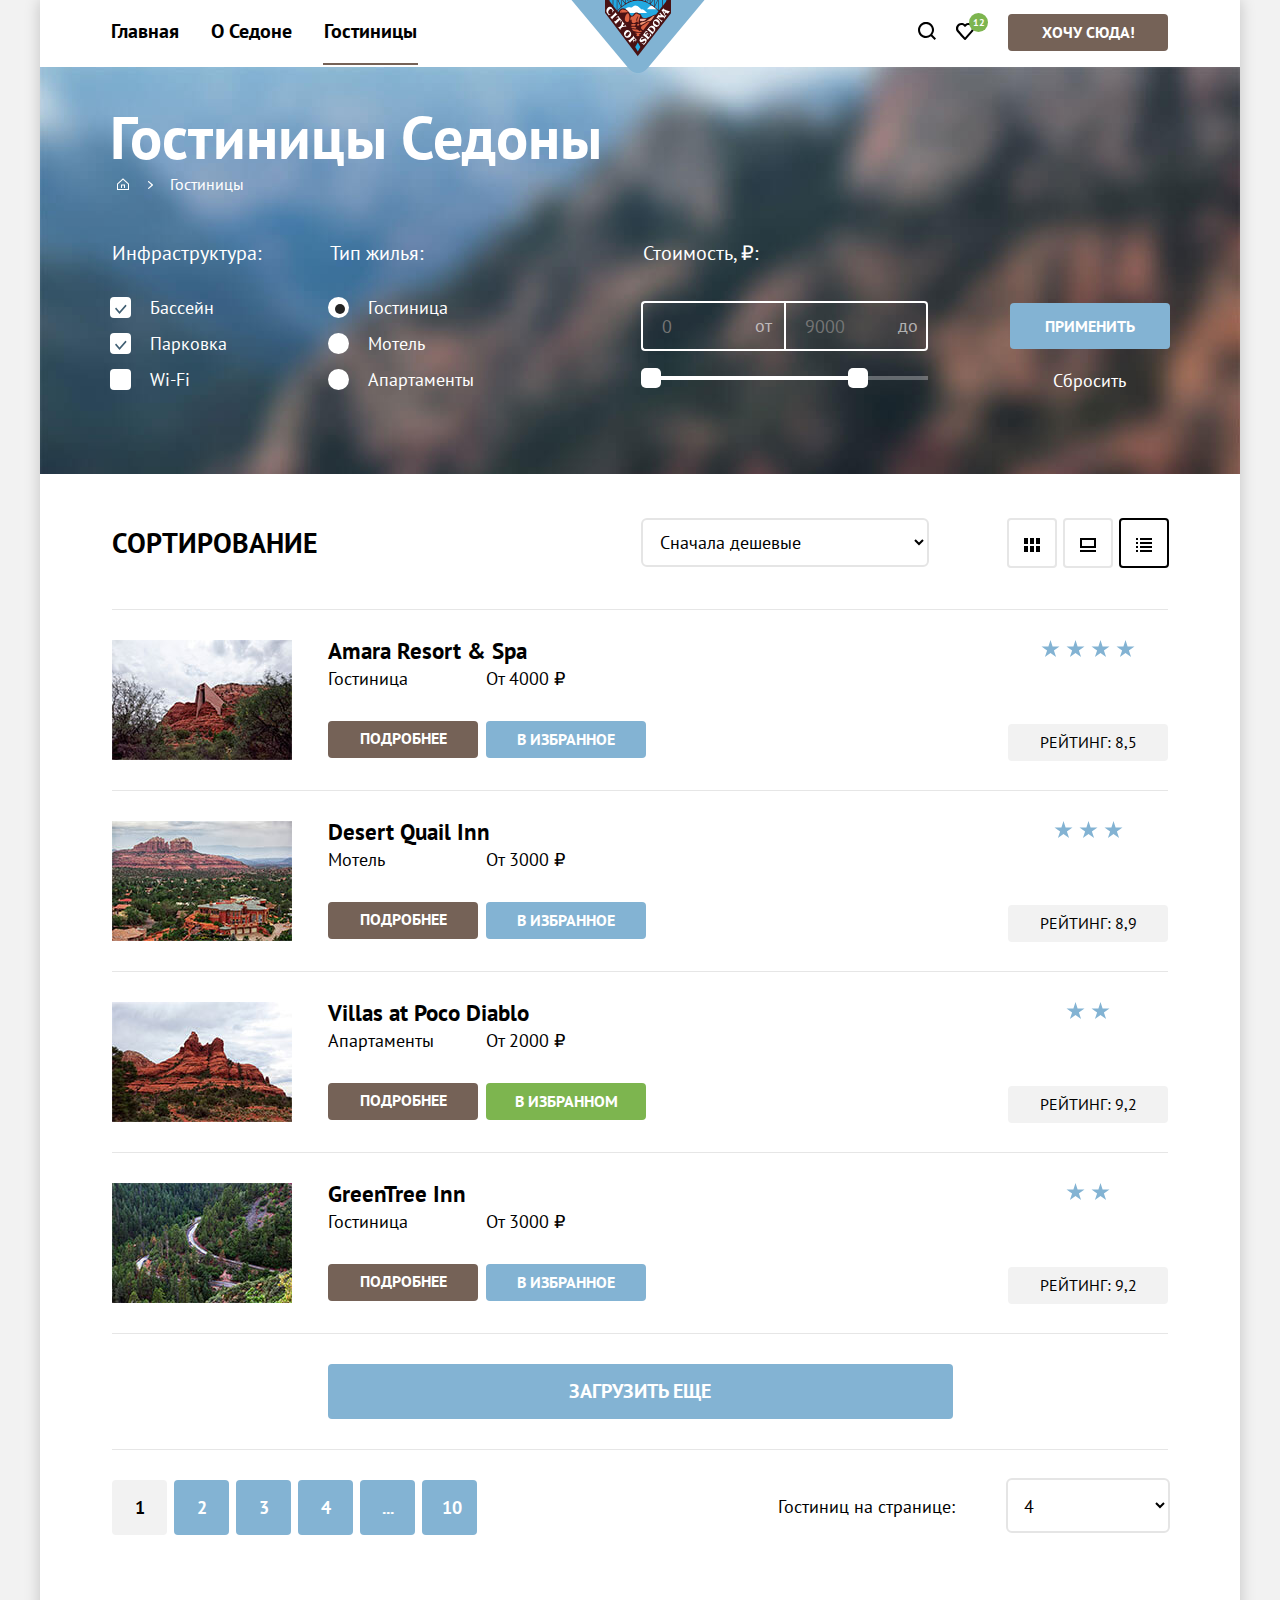
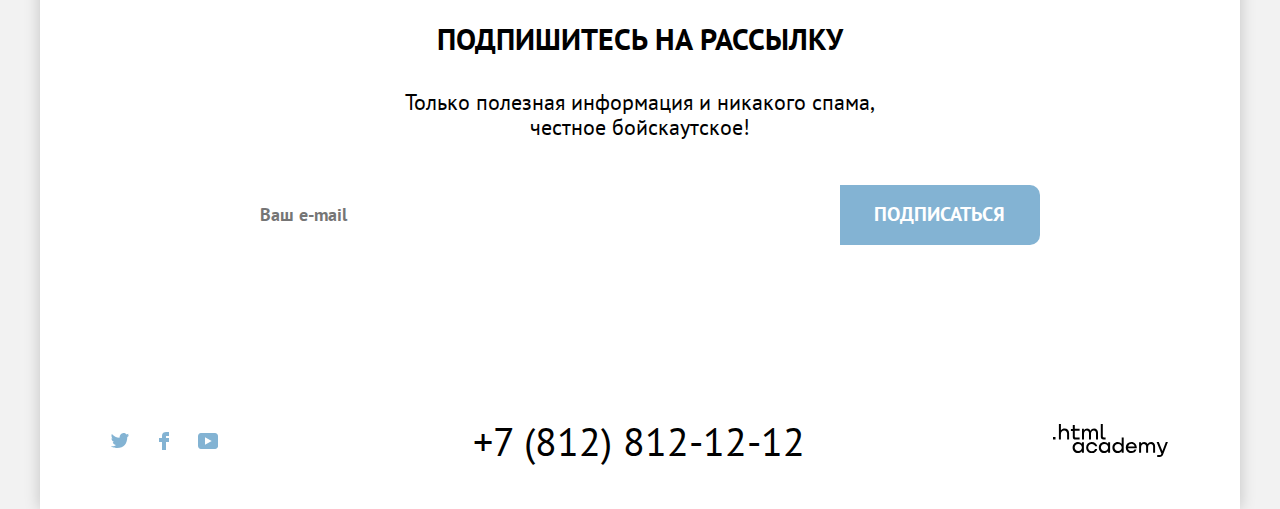
==== commit bd0ab273: "Продолжает шлифовку" ====
--- a/catalog.html
+++ b/catalog.html
@@ -55,7 +55,7 @@
               <ul class="popup-chosen-list">
                 <li class="popup-chosen-list-item">
                   <a class="popup-hotel-description" href="#">
-                    <img src="images/photos/hotel-2-small.png" alt="Desert Quail Inn">
+                    <img class="popup-hotel-image" src="images/photos/hotel-2-small.png" alt="Desert Quail Inn">
                     <div class="popup-hotel-container">
                       <p class="popup-hotel-title">Desert Quail Inn</p>
                       <p class="popup-hotel-type">Мотель</p>
@@ -379,7 +379,7 @@
             </ul>
             <form class="sorting-type-quantity">
               <label for="sorting">Гостиниц на странице:</label>
-              <select class="select-control-quantity" id="sorting" name="sorting">
+              <select class="select-control-quantity" id="sorting" name="sorting-control">
                 <option value="one">1</option>
                 <option value="two">2</option>
                 <option value="three">3</option>
--- a/css/styles.css
+++ b/css/styles.css
@@ -192,6 +192,11 @@
   margin-top: -3px;
 }
 
+.page-header-logo {
+  width: 138px;
+  height: 76px;
+}
+
 .navigation-logo:focus {
   outline: 2px solid #6086a0;
 }
@@ -369,6 +374,9 @@
 
 .popup-hotel-image {
   margin-right: 17px;
+  width: 48px;
+  height: 48px;
+  border-radius: 50%;
 }
 
 .popup-hotel-description {
@@ -723,6 +731,8 @@
 .index-welcome-picture {
   display: block;
   margin: 0 auto;
+  width: 458px;
+  height: 352px;
 }
 
 .sedona-title {
@@ -787,7 +797,13 @@
   color: #FFFFFF;
 }
 
+.city-img {
+  width: 800px;
+  height: 384px;
+}
+
 .bridge-img {
+  width: 800px;
   height: 384px;
 }
 
@@ -1317,6 +1333,11 @@
 
 .hotel-image-link:active {
   opacity: 0.3;
+}
+
+.hotel-image {
+  width: 180px;
+  height: 120px;
 }
 
 .hotel-link {
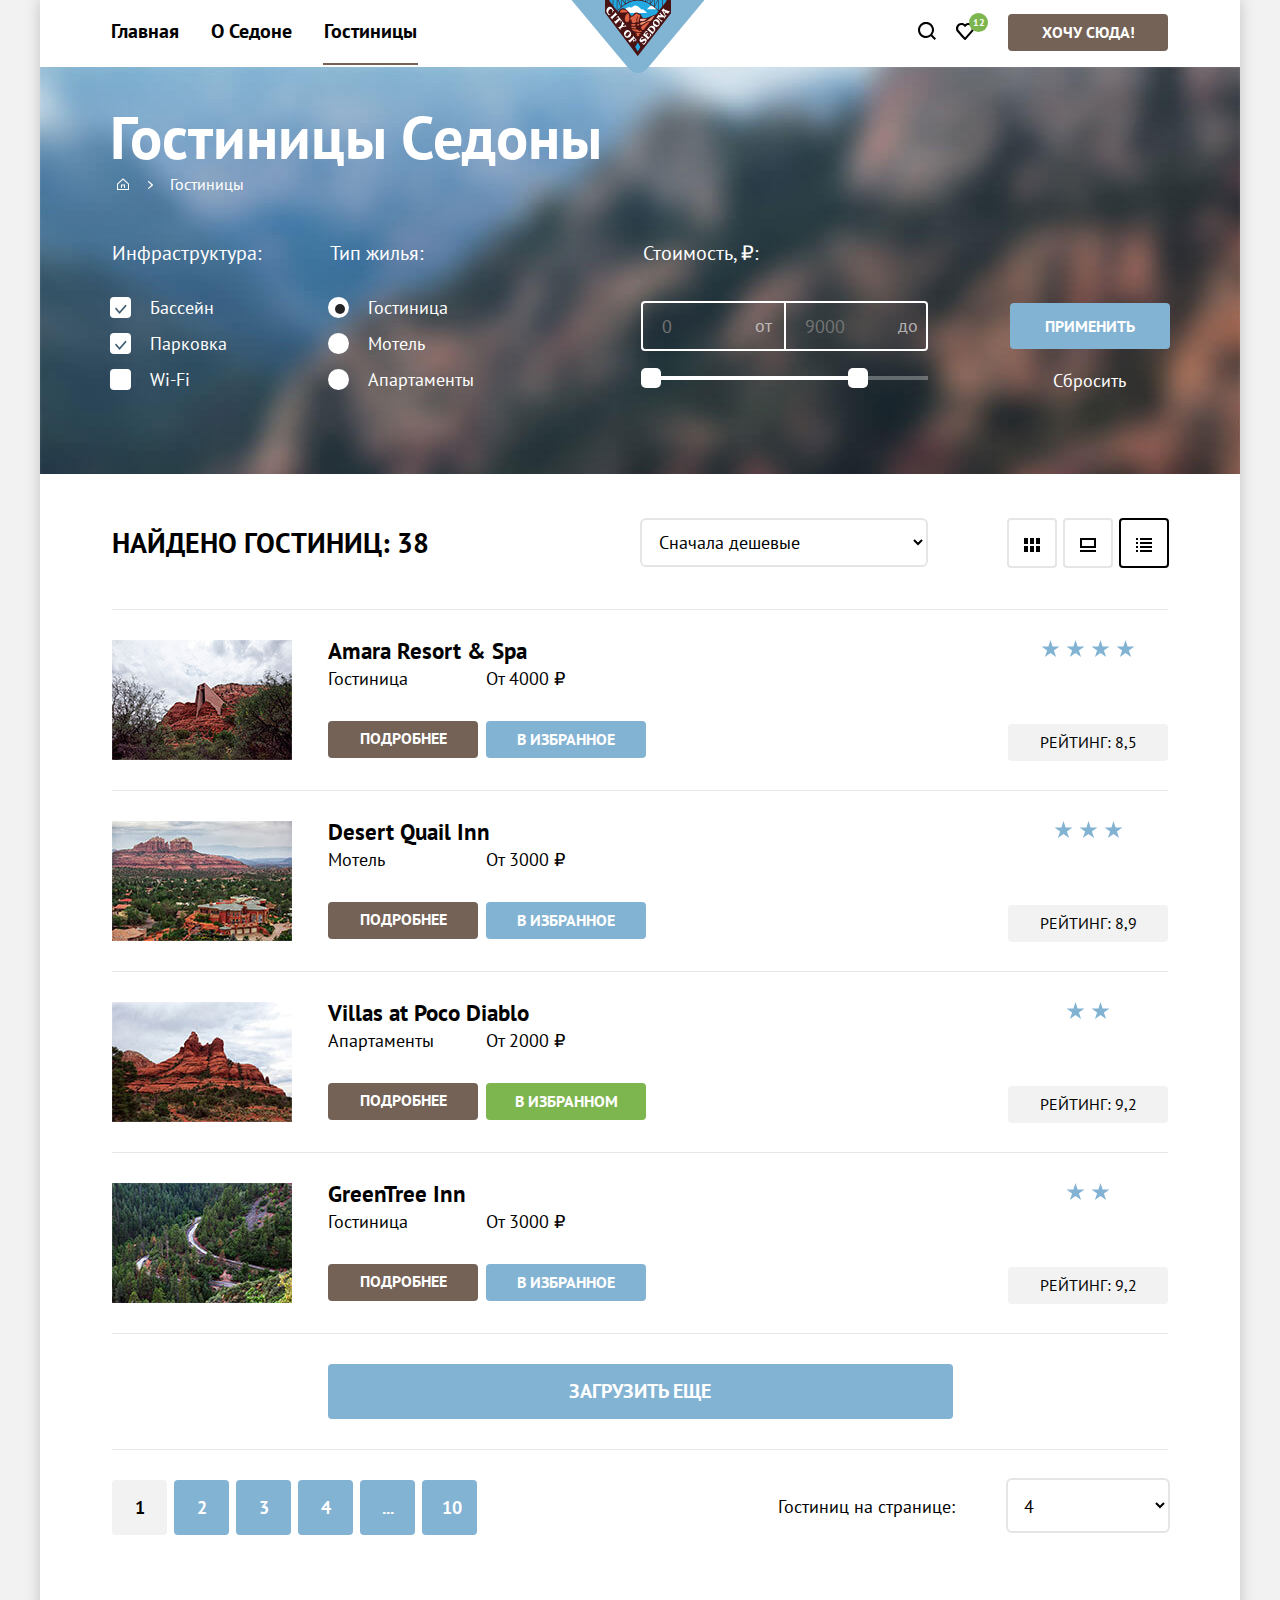
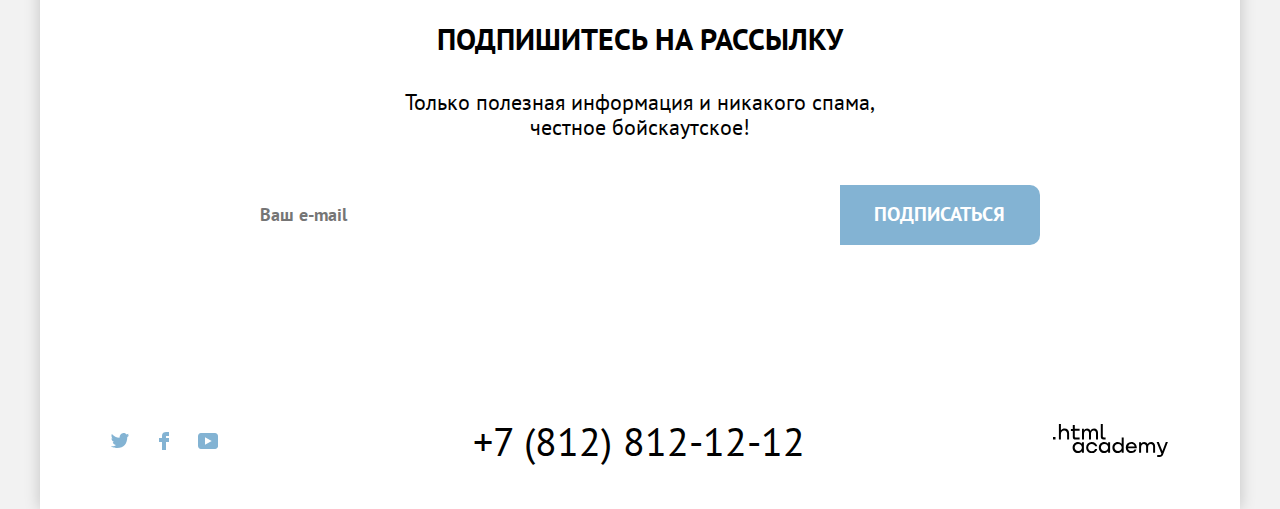
==== commit 94c492d9: "Мелкие правки" ====
--- a/catalog.html
+++ b/catalog.html
@@ -231,7 +231,7 @@
           </section>
         </div>
         <section class="catalog-sorting-section">
-          <h2 class="sorting-title">Сортирование</h2>
+          <h2 class="sorting-title">Найдено гостиниц: 38</h2>
           <form class="sorting-type">
             <label class="visually-hidden" for="sorting">Сортировка</label>
             <select class="select-control" id="sorting" name="sorting">
--- a/css/styles.css
+++ b/css/styles.css
@@ -1207,7 +1207,7 @@
 }
 
 .sorting-title {
-  margin-right: 325px;
+  margin-right: 213px;
   font-size: 28px;
   text-transform: uppercase;
 }
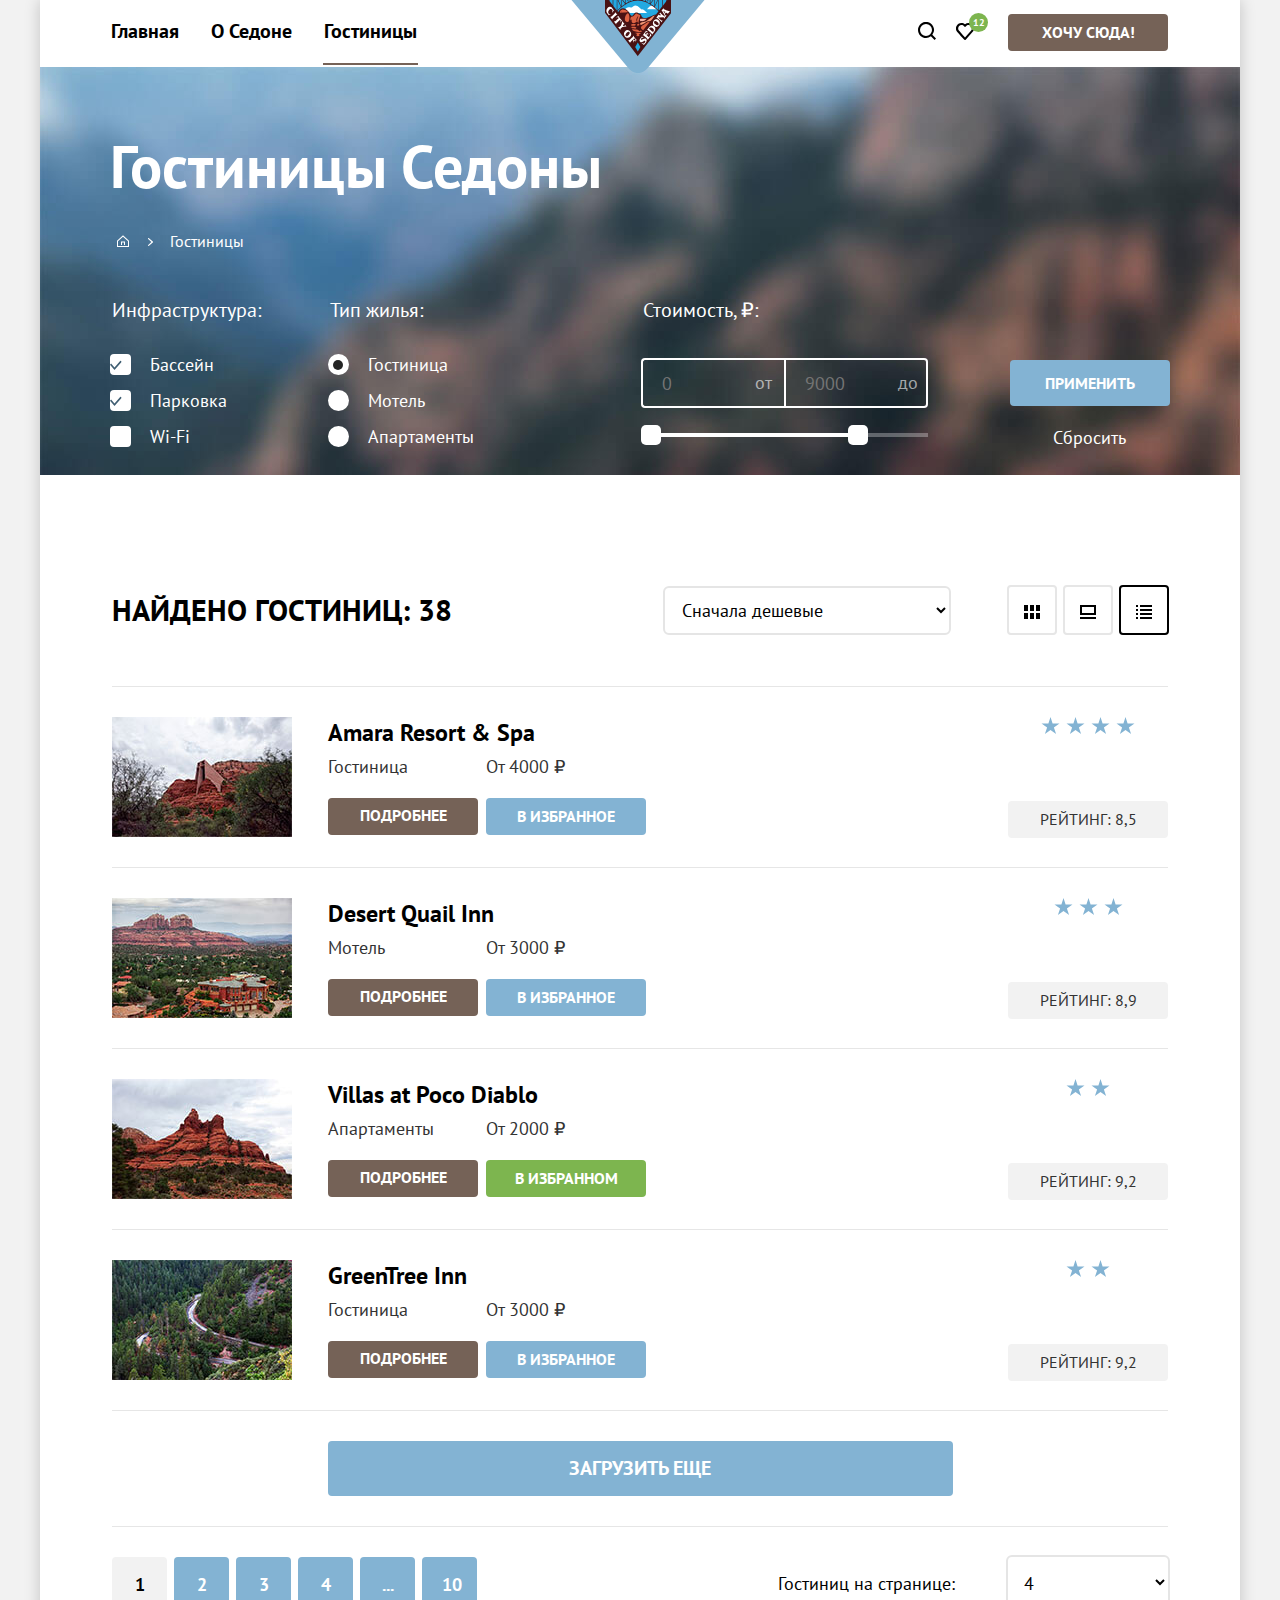
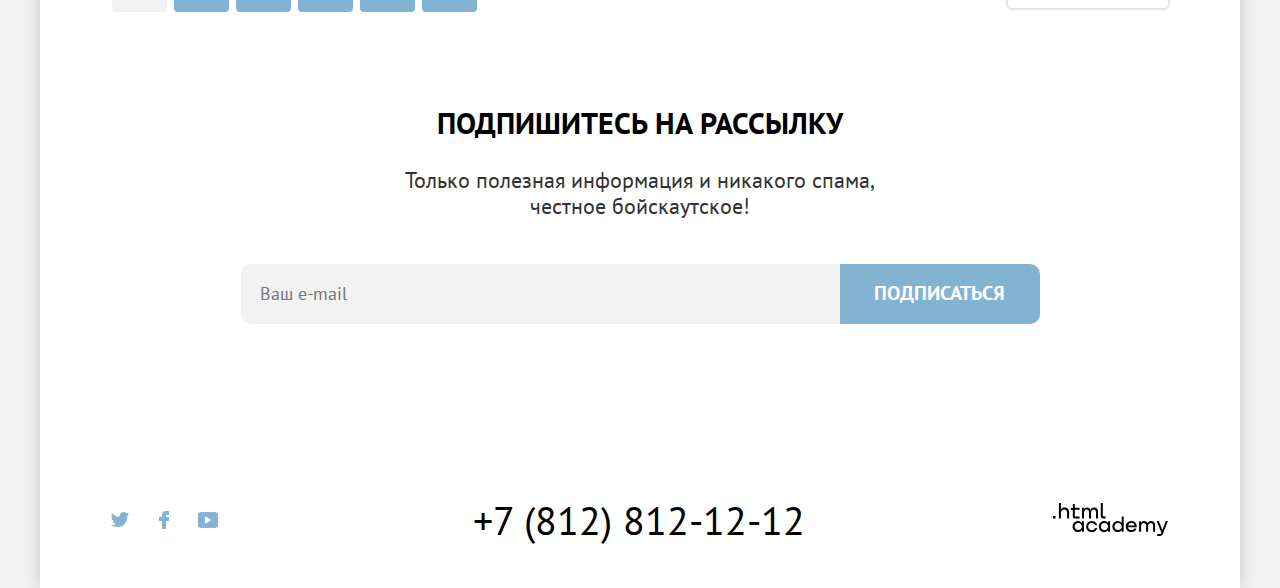
==== commit 300ab277: "Исправляет переполнение, шрифты и кодгайд" ====
--- a/catalog.html
+++ b/catalog.html
@@ -4,6 +4,7 @@
 <head>
   <meta charset="UTF-8">
   <title>HTML Academy: Седона</title>
+  <link rel="icon" type="image/png" sizes="32x32" href="images/icons/favicon.png">
   <link rel="stylesheet" href="css/styles.css">
 </head>
 
@@ -61,7 +62,7 @@
                       <p class="popup-hotel-type">Мотель</p>
                     </div>
                   </a>
-                  <a class="popup-trash-bin" href="#">
+                  <button class="popup-trash-bin" type="reset">
                     <svg width="16" height="16" viewBox="0 0 16 16" fill="none" xmlns="http://www.w3.org/2000/svg">
                       <g opacity="0.2">
                         <path
@@ -78,7 +79,7 @@
                           fill="black" />
                       </g>
                     </svg>
-                  </a>
+                  </button>
                 </li>
                 <li class="popup-chosen-list-item">
                   <a class="popup-hotel-description" href="#">
@@ -88,7 +89,7 @@
                       <p class="popup-hotel-type">Аппартаменты</p>
                     </div>
                   </a>
-                  <a class="popup-trash-bin" href="#">
+                  <button class="popup-trash-bin" type="reset">
                     <svg width="16" height="16" viewBox="0 0 16 16" fill="none" xmlns="http://www.w3.org/2000/svg">
                       <g opacity="0.2">
                         <path
@@ -105,10 +106,10 @@
                           fill="black" />
                       </g>
                     </svg>
-                  </a>
+                  </button>
                 </li>
               </ul>
-              <button class="button button-large secondary-button all-chosen-button">Все избранные</button>
+              <a class="button button-large secondary-button all-chosen-button" href="#">Все избранные</a>
             </div>
           </li>
           <li class="navigation-item">
@@ -287,7 +288,7 @@
             <p class="hotel-type">Гостиница</p>
             <p class="hotel-price">От 4000 ₽</p>
             <a href="#" class="hotel-about-button button secondary-button hotel-button">Подробнее</a>
-            <button class="chosen button hotel-button">В избранное</button>
+            <button class="chosen button hotel-button" type="submit">В избранное</button>
             <p class="rating-number">Рейтинг: 8,5</p>
           </div>
           <div class="hotel">
@@ -307,7 +308,7 @@
             <p class="hotel-type">Мотель</p>
             <p class="hotel-price">От 3000 ₽</p>
             <a href="#" class="hotel-about-button button secondary-button hotel-button">Подробнее</a>
-            <button class="chosen button hotel-button">В избранное</button>
+            <button class="chosen button hotel-button" type="submit">В избранное</button>
             <p class="rating-number">Рейтинг: 8,9</p>
           </div>
           <div class="hotel">
@@ -326,7 +327,7 @@
             <p class="hotel-type">Апартаменты</p>
             <p class="hotel-price">От 2000 ₽</p>
             <a href="#" class="hotel-about-button button secondary-button hotel-button">Подробнее</a>
-            <button class="chosen button button-success hotel-button">В избранном</button>
+            <button class="chosen button button-success hotel-button" type="submit">В избранном</button>
             <p class="rating-number">Рейтинг: 9,2</p>
           </div>
           <div class="hotel">
@@ -345,11 +346,11 @@
             <p class="hotel-type">Гостиница</p>
             <p class="hotel-price">От 3000 ₽</p>
             <a href="#" class="hotel-about-button button secondary-button hotel-button">Подробнее</a>
-            <button class="chosen button hotel-button">В избранное</button>
+            <button class="chosen button hotel-button" type="submit">В избранное</button>
             <p class="rating-number">Рейтинг: 9,2</p>
           </div>
           <div class="show-more-button-container">
-            <button class="show-more-button button button-large">Загрузить еще</button>
+            <button class="show-more-button button button-large" type="submit">Загрузить еще</button>
           </div>
           <div class="pagination-container">
             <ul class="pagination">
@@ -402,7 +403,7 @@
                 <label for="email-field" class="visually-hidden">
                   Ваш e-mail
                 </label>
-                <input class="field" placeholder="Ваш e-mail" type="text" id="email-field" name="email-field" required>
+                <input class="field" placeholder="Ваш e-mail" type="email" id="email-field" name="email-field" required>
               </p>
               <button class="button button-large submit-button" type="submit">Подписаться</button>
             </div>
@@ -471,7 +472,7 @@
   <div class="modal-registration disable">
     <div class="modal-registration-container">
       <div class="modal-header">
-        <button class="modal-close-button" href="#">
+        <button class="modal-close-button" type="reset">
           <span class="visually-hidden">Закрыть</span>
         </button>
         <section class="modal-content">
@@ -501,13 +502,13 @@
               Взрослые:
             </label>
             <span class="modal-input">
-              <button class="modal-input-increase modal-input-button">
+              <button class="modal-input-increase modal-input-button" type="button">
                 <svg width="13" height="13" fill="none" xmlns="http://www.w3.org/2000/svg">
                   <path d="M13 6H7V0H6v6H0v1h6v6h1V7h6V6Z" fill="#000" />
                 </svg>
               </button>
               <input class="modal-field" placeholder="2" type="number" id="mature-count" name="mature-count" required>
-              <button class="modal-input-decrease modal-input-button">
+              <button class="modal-input-decrease modal-input-button" type="button">
                 <svg width="13" height="1" fill="none" xmlns="http://www.w3.org/2000/svg">
                   <path d="M0 0v1h13V0H0Z" fill="#000" />
                 </svg>
@@ -520,7 +521,7 @@
                 Дети:
               </label>
               <span class="info-popup">
-                <button class="modal-info">
+                <button class="modal-info" type="button">
                   <svg width="1" height="9" fill="#FFFFFF" xmlns="http://www.w3.org/2000/svg">
                     <path d="M0 9h1V3H0v6Zm1-9H0v1h1V0Z" />
                   </svg>
@@ -532,14 +533,14 @@
               </span>
             </span>
             <span class="modal-input">
-              <button class="modal-input-increase modal-input-button">
+              <button class="modal-input-increase modal-input-button" type="button">
                 <svg width="13" height="13" fill="none" xmlns="http://www.w3.org/2000/svg">
                   <path d="M13 6H7V0H6v6H0v1h6v6h1V7h6V6Z" fill="#000" />
                 </svg>
               </button>
               <input class="modal-field" placeholder="1" type="number" id="children-count" name="children-count"
                 required>
-              <button class="modal-input-decrease modal-input-button">
+              <button class="modal-input-decrease modal-input-button" type="button">
                 <svg width="13" height="1" fill="none" xmlns="http://www.w3.org/2000/svg">
                   <path d="M0 0v1h13V0H0Z" fill="#000" />
                 </svg>
@@ -547,7 +548,7 @@
             </span>
           </p>
         </div>
-        <button class="button modal-search-button">Найти</button>
+        <button class="button modal-search-button" type="submit">Найти</button>
       </form>
     </div>
   </div>
--- a/css/styles.css
+++ b/css/styles.css
@@ -83,7 +83,7 @@
 
 .button-large {
   font-weight: 700;
- }
+}
 
 .secondary-button {
   background-color: #756257;
@@ -91,7 +91,7 @@
 
 .secondary-button:hover {
   background-color: rgba(97, 80, 72, 1);
- }
+}
 
 .secondary-button:focus {
   background-color: rgba(97, 80, 72, 1);
@@ -271,15 +271,15 @@
   fill: #000000;
 }
 
-.navigation-link-icon:hover svg{
+.navigation-link-icon:hover svg {
   fill: rgba(117, 98, 87, 1);
 }
 
-.navigation-link-icon:focus svg{
+.navigation-link-icon:focus svg {
   fill: rgba(117, 98, 87, 1);
 }
 
-.navigation-link-icon:active svg{
+.navigation-link-icon:active svg {
   fill: rgba(117, 98, 87, 0.3);
 }
 
@@ -407,14 +407,15 @@
   cursor: pointer;
   margin-left: 13px;
   margin-bottom: 6px;
+  opacity: 0.6;
 }
 
 .popup-trash-bin svg {
   padding: 10px;
 }
 
-.popup-trash-bin:hover svg {
-  opacity: 0.6;
+.popup-trash-bin:hover {
+  opacity: 1;
 }
 
 .popup-trash-bin:focus {
@@ -424,6 +425,7 @@
 .popup-trash-bin:focus svg {
   outline: 3px solid #83B3D3;
   border-radius: 10px;
+  opacity: 1;
 }
 
 .popup-trash-bin:active svg {
@@ -751,6 +753,7 @@
 
 .advantages-reasons {
   margin-bottom: 79px;
+  color: #333333;
 }
 
 .advantages-list {
@@ -777,15 +780,19 @@
 }
 
 .advantages-item::after,
-  .advantage-container::after {
-    content: "— №" counter(advantages) " —";
-    order: -1;
-    margin-bottom: 30px;
-  }
+.advantage-container::after {
+  content: "— №" counter(advantages) " —";
+  order: -1;
+  margin-bottom: 30px;
+}
 
 .advantages-item .advantages-title {
   margin-bottom: 30px;
   order: -1;
+}
+
+.advantages-item p {
+  color: #333333;
 }
 
 .advantage-container {
@@ -811,10 +818,31 @@
   height: 384px;
 }
 
+.advantages-item-large, 
+.advantages-item-large:nth-child(even) {
+  flex-direction: row;
+  padding: 0;
+  background-color: rgba(131, 179, 211, 1);
+  grid-column-start: 1;
+  grid-column-end: -1;
+  color: #FFFFFF;
+}
+
+.advantages-item-large p {
+  color: #333333;
+}
+
+.advantage-container p {
+  color: #FFFFFF;
+}
+
+.advantages-item-large::after {
+  display: none;
+}
+
 .advantages-list-inside {
   display: grid;
   grid-template-columns: 400px 400px 400px;
-  grid-template-rows: 384px;
   list-style-type: none;
   padding: 0;
   background-color: #FFFFFF;
@@ -822,8 +850,9 @@
 
 .advantages-item-point {
   padding-top: 185px;
-  padding-bottom: 80px;
+  padding-bottom: 90px;
   position: relative;
+  color: #333333;
 }
 
 .advantages-item-point::before {
@@ -855,21 +884,9 @@
   background-color: rgba(131, 179, 211, 0.12);
 }
 
-.advantages-item-large, 
-.advantages-item-large:nth-child(even) {
-  flex-direction: row;
-  padding: 0;
-  background-color: rgba(131, 179, 211, 1);
-  grid-column-start: 1;
-  grid-column-end: -1;
-}
-
-.advantages-item-large::after {
-  display: none;
-}
-
 .advantages-item-point .advantages-title {
   margin-bottom: 18px;
+  color: #333333;
 }
 
 .advantages-reasons {
@@ -906,6 +923,7 @@
 .inner-header-title h1 {
   font-size: 60px;
   margin-bottom: 23px;
+  line-height: 78px;
 }
 
 .breadcrumbs {
@@ -981,7 +999,7 @@
 }
 
 .control-label::before {
-  content: '';
+  content: "";
   width: 21px;
   height: 21px;
   background-color: #FFFFFF;
@@ -1006,8 +1024,7 @@
 .control-input:checked + .control-label::after {
   width: 12px;
   height: 10px;
-  margin-top: 7px;
-  margin-left: 5px;
+  margin-top: 6px;
   background-image: url('../images/icons/checked-checkbox.svg');
   content: "";
   grid-column: 1 / 2;
@@ -1027,7 +1044,7 @@
   background-color: #242424;
   border-radius: 50%;
   content: "";
-  margin-left: 7px;
+  margin-left: 5px;
 }
 
 .hotel-search {
@@ -1042,12 +1059,14 @@
   margin: 0;
   margin-bottom: 15px;
   font-size: 30px;
+  line-height: 36px;
 }
 
 .hotel-search p {
   margin: 0;
   margin-bottom: 65px;
   font-size: 22px;
+  color: #333333;
 }
 
 .filter-group {
@@ -1090,7 +1109,7 @@
 }
 
 .range-wrapper-inputs::before {
-  content: '';
+  content: "";
   background-color: #FFFFFF;
   z-index: 2;
 }
@@ -1208,8 +1227,9 @@
 
 .sorting-title {
   margin-right: 213px;
-  font-size: 28px;
+  font-size: 30px;
   text-transform: uppercase;
+  line-height: 38px;
 }
 
 .catalog-filter {
@@ -1348,7 +1368,6 @@
 }
 
 .hotel-button {
-  max-height: 37px;
   margin-bottom: 6px;
 }
 
@@ -1370,6 +1389,8 @@
 .hotel-title {
   color: #000000;
   margin: 0;
+  font-size: 24px;
+  line-height: 31px;
 }
 
 .stars {
@@ -1397,12 +1418,16 @@
   grid-area: hotel-type;
   margin: 0;
   padding-top: 7px;
+  line-height: 23px;
+  color: #333333;
 }
 
 .hotel-price {
   grid-area: price;
   margin: 0;
   padding-top: 7px;
+  line-height: 23px;
+  color: #333333;
 }
 
 .hotel-about-button {
@@ -1428,6 +1453,8 @@
   border-radius: 4px;
   text-transform: uppercase;
   font-size: 16px;
+  line-height: 21px;
+  color: #333333;
 }
 
 .show-more-button-container {
@@ -1550,13 +1577,15 @@
   margin: 0;
   margin-bottom: 12px;
   font-size: 30px;
+  line-height: 36px;
 }
 
 .submit-form p {
   margin: 0;
   margin-bottom: 55px;
   font-size: 22px;
-  line-height: 25px;
+  line-height: 26px;
+  color: #333333;
 }
 
 .submit-form .email {
@@ -1574,10 +1603,10 @@
   width: 580px;
   border-radius: 10px 0px 0px 10px;
   font: inherit;
-  font-weight: 700;
+  font-weight: 400;
   padding-left: 22px;
   padding-left: 19px;
-  background-color: #FFFFFF;
+  background-color: #F2F2F2;
   font-size: 18px;
 }
 
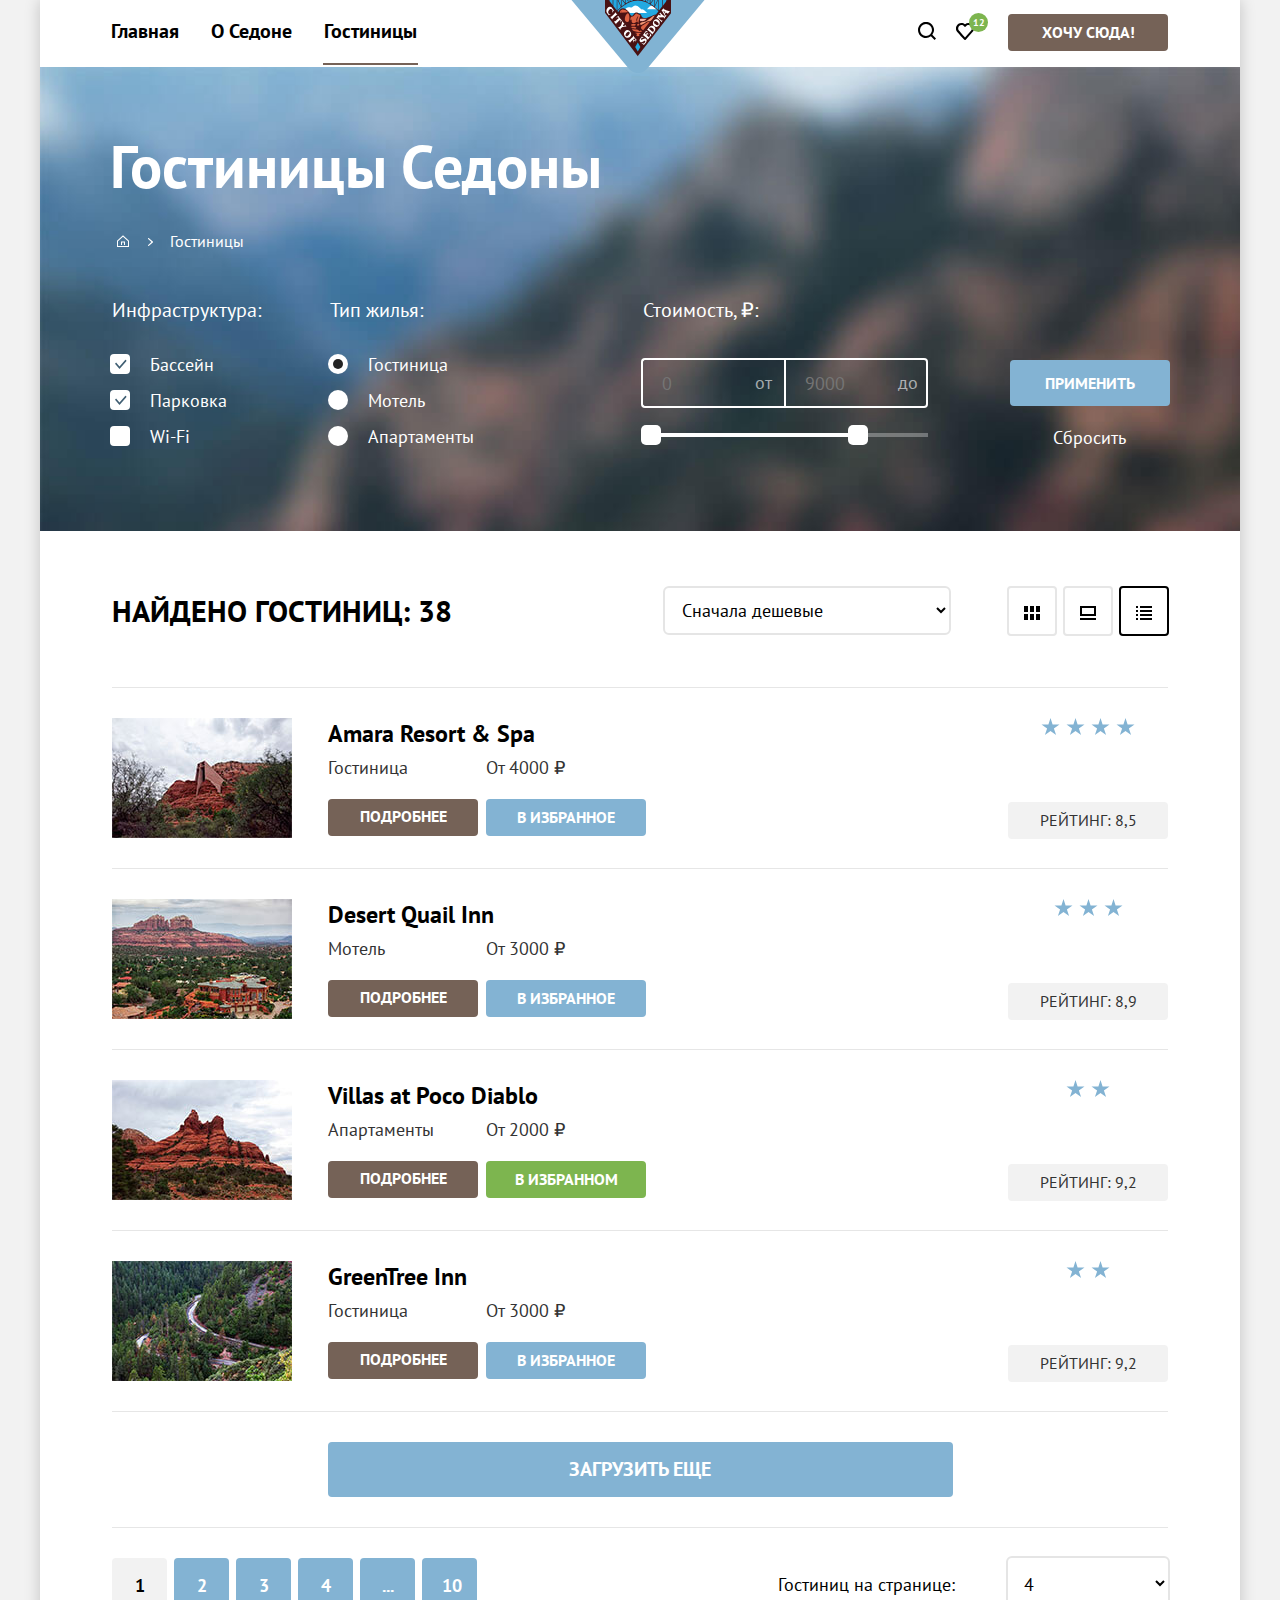
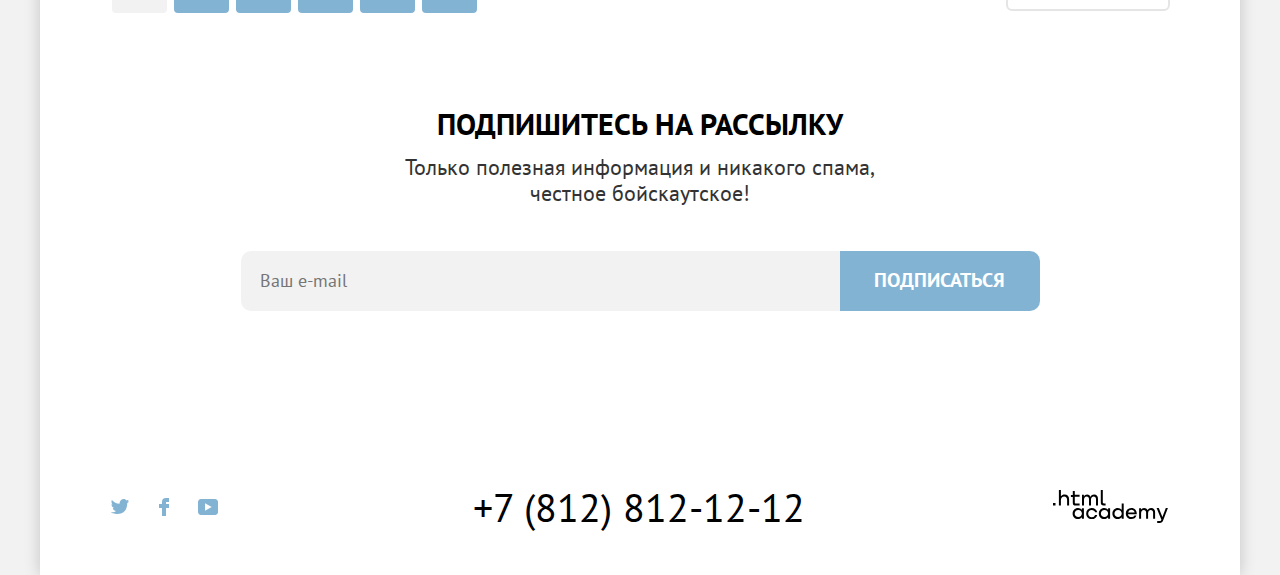
==== commit d97522b9: "Вносит правки в код" ====
--- a/catalog.html
+++ b/catalog.html
@@ -24,10 +24,11 @@
           </li>
         </ul>
         <a class="navigation-logo" href="index.html">
-          <img class="page-header-logo" alt="Логотип Седоны" src="images/logos/logo.svg">
+          <img class="page-header-logo" alt="Логотип Седоны" src="images/logos/logo.svg" width="138px" height="76px">
         </a>
         <ul class="navigation-user">
           <li class="navigation-item navigation-item-icon">
+            <span class="visually-hidden">Поиск</span>
             <a class="navigation-link navigation-link-icon" href="#">
               <svg width="18" height="18" fill="none" xmlns="http://www.w3.org/2000/svg">
                 <g clip-path="url(#a)">
@@ -44,6 +45,7 @@
             </a>
           </li>
           <li class="navigation-item navigation-item-icon">
+            <span class="visually-hidden">Избранное</span>
             <a class="navigation-link navigation-link-icon" href="#">
               <svg class="chosen-icon" width="31" height="27" fill="none" xmlns="http://www.w3.org/2000/svg">
                 <path
@@ -56,15 +58,15 @@
               <ul class="popup-chosen-list">
                 <li class="popup-chosen-list-item">
                   <a class="popup-hotel-description" href="#">
-                    <img class="popup-hotel-image" src="images/photos/hotel-2-small.png" alt="Desert Quail Inn">
+                    <img class="popup-hotel-image" src="images/photos/hotel-2-small.png" alt="Desert Quail Inn" width="48px" height="48px">
                     <div class="popup-hotel-container">
                       <p class="popup-hotel-title">Desert Quail Inn</p>
                       <p class="popup-hotel-type">Мотель</p>
                     </div>
                   </a>
-                  <button class="popup-trash-bin" type="reset">
+                  <button class="popup-trash-bin" type="button">
+                    <span class="visually-hidden">Очистить</span>
                     <svg width="16" height="16" viewBox="0 0 16 16" fill="none" xmlns="http://www.w3.org/2000/svg">
-                      <g opacity="0.2">
                         <path
                           d="M15.3 2.3H13.1H2.8H0.6C0.3 2.3 0 2.5 0 2.8C0 3.1 0.3 3.4 0.6 3.4H2.3V15.4C2.3 15.7 2.6 16 2.9 16H13.1C13.4 16 13.7 15.7 13.7 15.4V3.4H15.4C15.7 3.4 16 3.1 16 2.8C16 2.5 15.6 2.3 15.3 2.3ZM12.5 14.8H3.4V3.4H12.5V14.8Z"
                           fill="black" />
@@ -77,21 +79,20 @@
                         <path
                           d="M9.7001 12C10.0001 12 10.3001 11.7 10.3001 11.4V5.7C10.3001 5.4 10.0001 5.1 9.7001 5.1C9.4001 5.1 9.1001 5.5 9.1001 5.7V11.4C9.1001 11.7 9.3001 12 9.7001 12Z"
                           fill="black" />
-                      </g>
                     </svg>
                   </button>
                 </li>
                 <li class="popup-chosen-list-item">
                   <a class="popup-hotel-description" href="#">
-                    <img class="popup-hotel-image" src="images/photos/hotel-3-small.png" alt="Villas at Poco Diablo">
+                    <img class="popup-hotel-image" src="images/photos/hotel-3-small.png" alt="Villas at Poco Diablo" width="48px" height="48px">
                     <div class="popup-hotel-container">
                       <p class="popup-hotel-title">Villas at Poco Diablo</p>
                       <p class="popup-hotel-type">Аппартаменты</p>
                     </div>
                   </a>
-                  <button class="popup-trash-bin" type="reset">
+                  <button class="popup-trash-bin" type="button">
+                    <span class="visually-hidden">Очистить</span>
                     <svg width="16" height="16" viewBox="0 0 16 16" fill="none" xmlns="http://www.w3.org/2000/svg">
-                      <g opacity="0.2">
                         <path
                           d="M15.3 2.3H13.1H2.8H0.6C0.3 2.3 0 2.5 0 2.8C0 3.1 0.3 3.4 0.6 3.4H2.3V15.4C2.3 15.7 2.6 16 2.9 16H13.1C13.4 16 13.7 15.7 13.7 15.4V3.4H15.4C15.7 3.4 16 3.1 16 2.8C16 2.5 15.6 2.3 15.3 2.3ZM12.5 14.8H3.4V3.4H12.5V14.8Z"
                           fill="black" />
@@ -104,7 +105,6 @@
                         <path
                           d="M9.7001 12C10.0001 12 10.3001 11.7 10.3001 11.4V5.7C10.3001 5.4 10.0001 5.1 9.7001 5.1C9.4001 5.1 9.1001 5.5 9.1001 5.7V11.4C9.1001 11.7 9.3001 12 9.7001 12Z"
                           fill="black" />
-                      </g>
                     </svg>
                   </button>
                 </li>
@@ -233,7 +233,7 @@
         </div>
         <section class="catalog-sorting-section">
           <h2 class="sorting-title">Найдено гостиниц: 38</h2>
-          <form class="sorting-type">
+          <form class="sorting-type" action="https://echo.htmlacademy.ru/">
             <label class="visually-hidden" for="sorting">Сортировка</label>
             <select class="select-control" id="sorting" name="sorting">
               <option value="popular">Сначала популярное</option>
@@ -275,7 +275,7 @@
           <h2 class="visually-hidden">Список гостиниц</h2>
           <div class="hotel">
             <a class="hotel-image-link" href="#">
-              <img class="hotel-image" src="images/catalog/hotel-first.jpg" alt="Amara Resort & Spa">
+              <img class="hotel-image" src="images/catalog/hotel-first.jpg" alt="Amara Resort & Spa" width="180px" height="120px">
             </a>
             <a class="hotel-link" href="#">
               <h3 class="hotel-title">Amara Resort & Spa</h3>
@@ -288,17 +288,15 @@
             <p class="hotel-type">Гостиница</p>
             <p class="hotel-price">От 4000 ₽</p>
             <a href="#" class="hotel-about-button button secondary-button hotel-button">Подробнее</a>
-            <button class="chosen button hotel-button" type="submit">В избранное</button>
+            <button class="chosen button hotel-button" type="button">В избранное</button>
             <p class="rating-number">Рейтинг: 8,5</p>
           </div>
           <div class="hotel">
             <a class="hotel-image-link" href="#">
-              <img class="hotel-image" src="images/catalog/hotel-second.jpg" alt="Desert Quail Inn">
+              <img class="hotel-image" src="images/catalog/hotel-second.jpg" alt="Desert Quail Inn" width="180px" height="120px">
             </a>
             <a class="hotel-link" href="#">
-
               <h3 class="hotel-title">Desert Quail Inn</h3>
-
             </a>
             <p class="stars three-stars">
               <span class="visually-hidden">
@@ -308,12 +306,12 @@
             <p class="hotel-type">Мотель</p>
             <p class="hotel-price">От 3000 ₽</p>
             <a href="#" class="hotel-about-button button secondary-button hotel-button">Подробнее</a>
-            <button class="chosen button hotel-button" type="submit">В избранное</button>
+            <button class="chosen button hotel-button" type="button">В избранное</button>
             <p class="rating-number">Рейтинг: 8,9</p>
           </div>
           <div class="hotel">
             <a class="hotel-image-link" href="#">
-              <img class="hotel-image" src="images/catalog/hotel-third.jpg" alt="Villas at Poco Diablo">
+              <img class="hotel-image" src="images/catalog/hotel-third.jpg" alt="Villas at Poco Diablo" width="180px" height="120px">
             </a>
             <a class="hotel-link" href="#">
               <h3 class="hotel-title">Villas at Poco Diablo</h3>
@@ -327,12 +325,12 @@
             <p class="hotel-type">Апартаменты</p>
             <p class="hotel-price">От 2000 ₽</p>
             <a href="#" class="hotel-about-button button secondary-button hotel-button">Подробнее</a>
-            <button class="chosen button button-success hotel-button" type="submit">В избранном</button>
+            <button class="chosen button button-success hotel-button" type="button">В избранном</button>
             <p class="rating-number">Рейтинг: 9,2</p>
           </div>
           <div class="hotel">
             <a class="hotel-image-link" href="#">
-              <img class="hotel-image" src="images/catalog/hotel-fourth.jpg" alt="GreenTree Inn">
+              <img class="hotel-image" src="images/catalog/hotel-fourth.jpg" alt="GreenTree Inn" width="180px" height="120px">
             </a>
             <a class="hotel-link" href="#">
               <h3 class="hotel-title">GreenTree Inn</h3>
@@ -346,11 +344,11 @@
             <p class="hotel-type">Гостиница</p>
             <p class="hotel-price">От 3000 ₽</p>
             <a href="#" class="hotel-about-button button secondary-button hotel-button">Подробнее</a>
-            <button class="chosen button hotel-button" type="submit">В избранное</button>
+            <button class="chosen button hotel-button" type="button">В избранное</button>
             <p class="rating-number">Рейтинг: 9,2</p>
           </div>
           <div class="show-more-button-container">
-            <button class="show-more-button button button-large" type="submit">Загрузить еще</button>
+            <button class="show-more-button button button-large" type="button">Загрузить еще</button>
           </div>
           <div class="pagination-container">
             <ul class="pagination">
@@ -378,9 +376,9 @@
                 <a class="pagination-link" href="#">10</a>
               </li>
             </ul>
-            <form class="sorting-type-quantity">
+            <form class="sorting-type-quantity" action="https://echo.htmlacademy.ru/">
               <label for="sorting">Гостиниц на странице:</label>
-              <select class="select-control-quantity" id="sorting" name="sorting-control">
+              <select class="select-control-quantity" id="pagination-sorting" name="sorting-control">
                 <option value="one">1</option>
                 <option value="two">2</option>
                 <option value="three">3</option>
@@ -395,7 +393,7 @@
       <div class="footer-container catalog-footer">
         <section class="subscription-form">
           <h2 class="subscription-form-title">Подпишитесь на рассылку</h2>
-          <form class="submit-form catalog-form">
+          <form class="submit-form catalog-form" action="https://echo.htmlacademy.ru/">
             <p>Только полезная информация и никакого спама,<br>
               честное бойскаутское!</p>
             <div class="email-container">
@@ -411,23 +409,16 @@
         </section>
         <section class="footer-contacts">
           <h2 class="visually-hidden">Соцсети</h2>
-          <ul class="footer-social-list" name="link-list">
+          <ul class="footer-social-list">
             <li class="footer-social-item">
               <a class="footer-social-link" href="#">
                 <span class="visually-hidden">
                   Twitter
                 </span>
                 <svg width="18" height="15" fill="none" xmlns="http://www.w3.org/2000/svg">
-                  <g clip-path="url(#a)">
                     <path
                       d="M11.6.2c1.8-.5 3.2.3 3.8 1.2l2.1-.7c0 .9-.6 1.5-.9 1.8.7.1 1.4-.6 1.4-.6a3 3 0 0 1-1.7 2C16.1 10.7 13 15.1 5.7 15h-.5c-.4 0-4.4-.5-5.2-1.9 2.4.2 4.1-.4 5-1.2-1-.3-2.9-.4-3.2-2.9.4.1.6.2 1.3.1C1.8 8.3.4 7.5.5 5.3c.3.3 1.1.5 1.4.5C1.1 5.6-.2 2.5.9.9a11 11 0 0 0 7.6 3.8C8.7 2.3 9.7.8 11.6.2Z"
                       fill="currentColor" />
-                  </g>
-                  <defs>
-                    <clipPath id="a">
-                      <path fill="#fff" d="M0 0h18v15H0z" />
-                    </clipPath>
-                  </defs>
                 </svg>
               </a>
             </li>
--- a/css/styles.css
+++ b/css/styles.css
@@ -192,11 +192,6 @@
   margin-top: -3px;
 }
 
-.page-header-logo {
-  width: 138px;
-  height: 76px;
-}
-
 .navigation-logo:focus {
   outline: 2px solid #6086a0;
 }
@@ -374,8 +369,6 @@
 
 .popup-hotel-image {
   margin-right: 17px;
-  width: 48px;
-  height: 48px;
   border-radius: 50%;
 }
 
@@ -407,6 +400,8 @@
   cursor: pointer;
   margin-left: 13px;
   margin-bottom: 6px;
+  border: none;
+  background-color: transparent;
   opacity: 0.6;
 }
 
@@ -420,12 +415,12 @@
 
 .popup-trash-bin:focus {
   outline: none;
+  opacity: 1;
 }
 
 .popup-trash-bin:focus svg {
   outline: 3px solid #83B3D3;
   border-radius: 10px;
-  opacity: 1;
 }
 
 .popup-trash-bin:active svg {
@@ -711,6 +706,7 @@
 }
 
 .background-container {
+  background-color: #6C9E42;
   background-image: url("../images/backgrounds/index-background.jpg");
   background-size: 100% auto;
   background-repeat: no-repeat;
@@ -733,8 +729,6 @@
 .index-welcome-picture {
   display: block;
   margin: 0 auto;
-  width: 458px;
-  height: 352px;
 }
 
 .sedona-title {
@@ -802,20 +796,6 @@
   padding-top: 96px;
   padding-bottom: 18px;
   color: #FFFFFF;
-}
-
-.city-img {
-  width: 800px;
-  height: 384px;
-}
-
-.bridge-img {
-  width: 800px;
-  height: 384px;
-}
-
-.bridge-advantage {
-  height: 384px;
 }
 
 .advantages-item-large, 
@@ -1000,8 +980,8 @@
 
 .control-label::before {
   content: "";
-  width: 21px;
-  height: 21px;
+  width: 20px;
+  height: 20px;
   background-color: #FFFFFF;
   grid-column: 1 / 2;
   grid-row: 1 / 2;
@@ -1024,7 +1004,8 @@
 .control-input:checked + .control-label::after {
   width: 12px;
   height: 10px;
-  margin-top: 6px;
+  margin-top: 5px;
+  margin-left: 5px;
   background-image: url('../images/icons/checked-checkbox.svg');
   content: "";
   grid-column: 1 / 2;
@@ -1216,7 +1197,9 @@
 }
 
 .catalog-filter-container {
+  background-color: #615048;
   background-image: url("../images/backgrounds/catalog-background.jpg");
+  background-size: cover;
   background-repeat: no-repeat;
   padding-top: 20px;
   padding-left: 70px;
@@ -1229,7 +1212,7 @@
   margin-right: 213px;
   font-size: 30px;
   text-transform: uppercase;
-  line-height: 38px;
+  line-height: 39px;
 }
 
 .catalog-filter {
@@ -1292,6 +1275,18 @@
   background-color: #FFFFFF;
   outline: 2px solid rgba(229, 229, 229, 1);
   border-radius: 4px;
+}
+
+.sorting-type:hover .select-control {
+  outline: 2px solid #83B3D3;
+}
+
+.select-control:focus {
+  outline: 2px solid #83B3D3;
+}
+
+.select-control:active {
+  opacity: 0.3;
 }
 
 .sorting-button-container {
@@ -1541,10 +1536,21 @@
   padding-top: 14px;
   padding-bottom: 12px;
   font: inherit;
-  font-size: 400;
   background-color: #FFFFFF;
   outline: 2px solid rgba(229, 229, 229, 1);
   border-radius: 4px;
+}
+
+.sorting-type-quantity:hover .select-control-quantity {
+  outline: 2px solid #83B3D3;
+}
+
+.select-control-quantity:focus {
+  outline: 2px solid #83B3D3;
+}
+
+.select-control-quantity:active {
+  opacity: 0.3;
 }
 
 .footer-container {
@@ -1554,15 +1560,18 @@
 }
 
 .subscription-form {
+  background-color: #68A2CA;
   background-image: url("../images/backgrounds/background-footer.jpg");
   text-align: center;
   padding: 95px 240px;
   color: #FFFFFF;
+  background-size: cover;
 }
 
 .catalog-footer .subscription-form {
   padding: 63px;
   background-image: none;
+  background-color: #FFFFFF;
   color: #000000;
   margin-bottom: 76px;
 }
@@ -1573,7 +1582,6 @@
 
 .subscription-form-title {
   text-transform: uppercase;
-  height: 50px;
   margin: 0;
   margin-bottom: 12px;
   font-size: 30px;
@@ -1586,6 +1594,10 @@
   font-size: 22px;
   line-height: 26px;
   color: #333333;
+}
+
+.index-submit-form p {
+  color: #FFFFFF;
 }
 
 .submit-form .email {
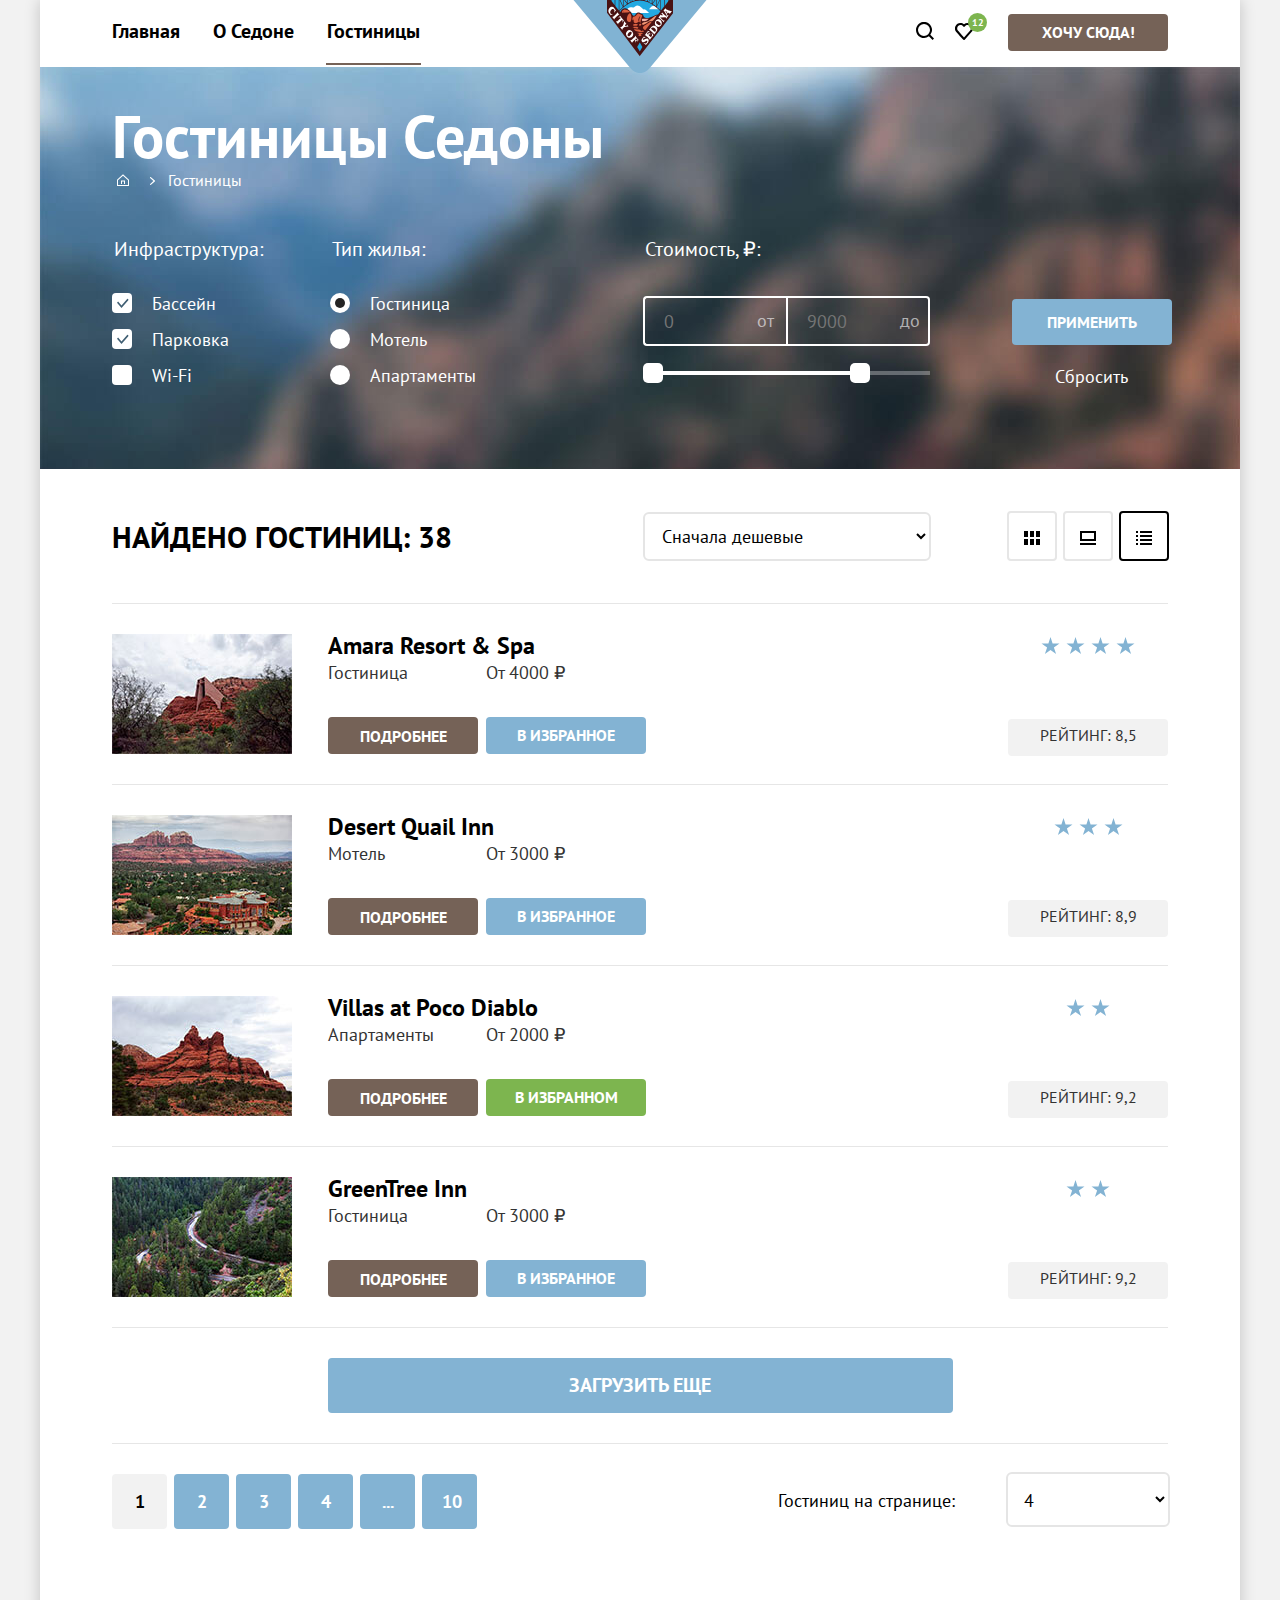
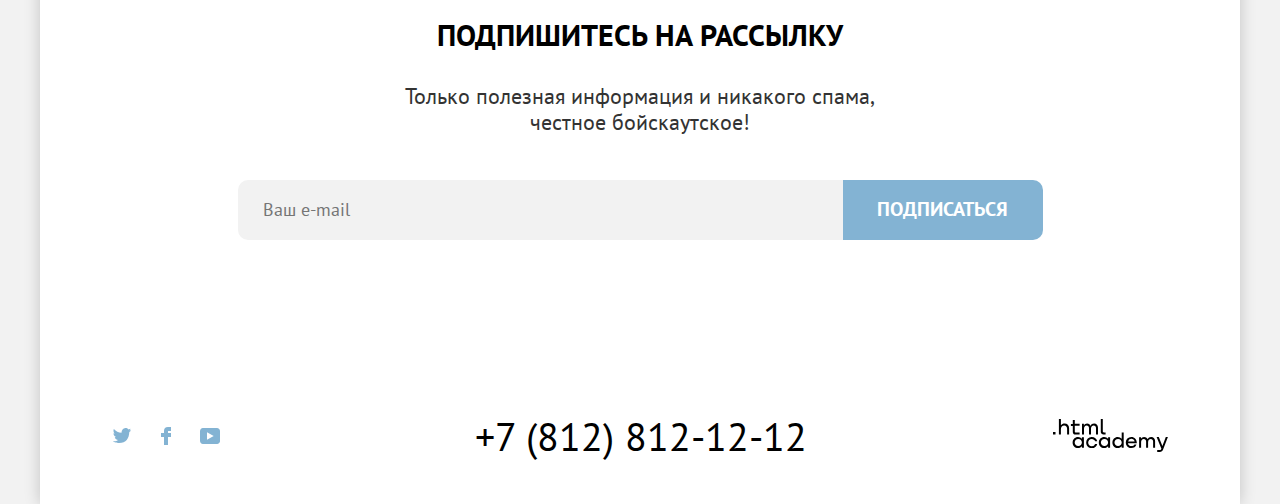
==== commit 83fd1f08: "Шлифует согласно макету" ====
--- a/catalog.html
+++ b/catalog.html
@@ -24,7 +24,7 @@
           </li>
         </ul>
         <a class="navigation-logo" href="index.html">
-          <img class="page-header-logo" alt="Логотип Седоны" src="images/logos/logo.svg" width="138px" height="76px">
+          <img class="page-header-logo" alt="Логотип Седоны" src="images/logos/logo.svg" width="138" height="76">
         </a>
         <ul class="navigation-user">
           <li class="navigation-item navigation-item-icon">
@@ -58,7 +58,7 @@
               <ul class="popup-chosen-list">
                 <li class="popup-chosen-list-item">
                   <a class="popup-hotel-description" href="#">
-                    <img class="popup-hotel-image" src="images/photos/hotel-2-small.png" alt="Desert Quail Inn" width="48px" height="48px">
+                    <img class="popup-hotel-image" src="images/photos/hotel-2-small.png" alt="Desert Quail Inn" width="48" height="48">
                     <div class="popup-hotel-container">
                       <p class="popup-hotel-title">Desert Quail Inn</p>
                       <p class="popup-hotel-type">Мотель</p>
@@ -84,7 +84,7 @@
                 </li>
                 <li class="popup-chosen-list-item">
                   <a class="popup-hotel-description" href="#">
-                    <img class="popup-hotel-image" src="images/photos/hotel-3-small.png" alt="Villas at Poco Diablo" width="48px" height="48px">
+                    <img class="popup-hotel-image" src="images/photos/hotel-3-small.png" alt="Villas at Poco Diablo" width="48" height="48">
                     <div class="popup-hotel-container">
                       <p class="popup-hotel-title">Villas at Poco Diablo</p>
                       <p class="popup-hotel-type">Аппартаменты</p>
@@ -275,7 +275,7 @@
           <h2 class="visually-hidden">Список гостиниц</h2>
           <div class="hotel">
             <a class="hotel-image-link" href="#">
-              <img class="hotel-image" src="images/catalog/hotel-first.jpg" alt="Amara Resort & Spa" width="180px" height="120px">
+              <img class="hotel-image" src="images/catalog/hotel-first.jpg" alt="Amara Resort & Spa" width="180" height="120">
             </a>
             <a class="hotel-link" href="#">
               <h3 class="hotel-title">Amara Resort & Spa</h3>
@@ -293,7 +293,7 @@
           </div>
           <div class="hotel">
             <a class="hotel-image-link" href="#">
-              <img class="hotel-image" src="images/catalog/hotel-second.jpg" alt="Desert Quail Inn" width="180px" height="120px">
+              <img class="hotel-image" src="images/catalog/hotel-second.jpg" alt="Desert Quail Inn" width="180" height="120">
             </a>
             <a class="hotel-link" href="#">
               <h3 class="hotel-title">Desert Quail Inn</h3>
@@ -311,7 +311,7 @@
           </div>
           <div class="hotel">
             <a class="hotel-image-link" href="#">
-              <img class="hotel-image" src="images/catalog/hotel-third.jpg" alt="Villas at Poco Diablo" width="180px" height="120px">
+              <img class="hotel-image" src="images/catalog/hotel-third.jpg" alt="Villas at Poco Diablo" width="180" height="120">
             </a>
             <a class="hotel-link" href="#">
               <h3 class="hotel-title">Villas at Poco Diablo</h3>
@@ -330,7 +330,7 @@
           </div>
           <div class="hotel">
             <a class="hotel-image-link" href="#">
-              <img class="hotel-image" src="images/catalog/hotel-fourth.jpg" alt="GreenTree Inn" width="180px" height="120px">
+              <img class="hotel-image" src="images/catalog/hotel-fourth.jpg" alt="GreenTree Inn" width="180" height="120">
             </a>
             <a class="hotel-link" href="#">
               <h3 class="hotel-title">GreenTree Inn</h3>
@@ -470,7 +470,7 @@
           <h2 class="modal-title">Поиск гостиницы в Седоне</h2>
         </section>
       </div>
-      <form class="modal-register-form">
+      <form class="modal-register-form" action="https://echo.htmlacademy.ru/">
         <p class="modal-register-form-item">
           <label for="arriving-date" class="modal-register-label">
             Дата заезда:
--- a/css/styles.css
+++ b/css/styles.css
@@ -183,13 +183,14 @@
 }
 
 .navigation-list .navigation-item:first-child {
-  margin-left: 55px;
+  margin-left: 56px;
 }
 
 .navigation-logo {
   margin-bottom: -12px;
   z-index: 1;
   margin-top: -3px;
+  margin-left: 5px;
 }
 
 .navigation-logo:focus {
@@ -291,6 +292,7 @@
 .navigation-item {
   position: relative;
   padding-bottom: 5px;
+  margin-right: 1px;
 }
 
 .chosen-icon {
@@ -323,8 +325,8 @@
 
 .popup-chosen-container {
   position: absolute;
-  top: 48px;
-  right: calc(50% - 200px);
+  top: 51px;
+  right: calc(50% - 205px);
   display: flex;
   flex-direction: column;
   width: 400px;
@@ -352,7 +354,7 @@
   flex-direction: column;
   padding: 25px;
   list-style-type: none;
-  padding-left: 18px;
+  padding-left: 16px;
   padding-top: 25px;
 }
 
@@ -398,11 +400,12 @@
 
 .popup-trash-bin {
   cursor: pointer;
-  margin-left: 13px;
+  margin-left: 7px;
   margin-bottom: 6px;
   border: none;
   background-color: transparent;
   opacity: 0.6;
+  margin-top: -10px;
 }
 
 .popup-trash-bin svg {
@@ -455,6 +458,7 @@
   margin: -1px;
   margin-top: 0;
   height: 60px;
+  padding-top: 20px;
 }
 
 .modal-registration {
@@ -710,7 +714,7 @@
   background-image: url("../images/backgrounds/index-background.jpg");
   background-size: 100% auto;
   background-repeat: no-repeat;
-  padding-top: 51px;
+  padding-top: 50px;
   padding-bottom: 82px;
   margin-bottom: 60px;
   position: relative;
@@ -736,7 +740,7 @@
   font-weight: 700;
   font-size: 30px;
   line-height: 36px;
-  margin-bottom: 35px;
+  margin-bottom: 33px;
 }
 
 .advantages {
@@ -763,7 +767,7 @@
   display: flex;
   flex-direction: column;
   flex-wrap: wrap;
-  padding-top: 96px;
+  padding-top: 98px;
   padding-bottom: 109px;
   background-color: rgba(131, 179, 211, 0.12);
   counter-increment: advantages;
@@ -781,7 +785,7 @@
 }
 
 .advantages-item .advantages-title {
-  margin-bottom: 30px;
+  margin-bottom: 28px;
   order: -1;
 }
 
@@ -840,7 +844,7 @@
   background-position: center;
   position: absolute;
   content: "";
-  top: 85px;
+  top: 87px;
   left: 0;
   right: 0;
   margin: 0 auto;
@@ -902,7 +906,8 @@
 
 .inner-header-title h1 {
   font-size: 60px;
-  margin-bottom: 23px;
+  margin-bottom: -8px;
+  margin-top: 29px;
   line-height: 78px;
 }
 
@@ -942,6 +947,7 @@
   text-align: center;
   display: inline-block;
   box-sizing: border-box;
+  padding-left: 0;
 }
 
 .breadcrumbs-link:hover {
@@ -1045,9 +1051,10 @@
 
 .hotel-search p {
   margin: 0;
-  margin-bottom: 65px;
+  margin-bottom: 60px;
   font-size: 22px;
   color: #333333;
+  line-height: 25px;
 }
 
 .filter-group {
@@ -1065,7 +1072,7 @@
 }
 
 .price-group legend {
-  margin-bottom: 37px;
+  margin-bottom: 36px;
 }
 
 .catalog-filter-group {
@@ -1201,15 +1208,15 @@
   background-image: url("../images/backgrounds/catalog-background.jpg");
   background-size: cover;
   background-repeat: no-repeat;
-  padding-top: 20px;
-  padding-left: 70px;
-  padding-right: 70px;
+  padding-top: 1px;
+  padding-left: 72px;
+  padding-right: 73px;
   padding-bottom: 38px;
   color: #FFFFFF;
 }
 
 .sorting-title {
-  margin-right: 213px;
+  margin-right: 193px;
   font-size: 30px;
   text-transform: uppercase;
   line-height: 39px;
@@ -1256,8 +1263,8 @@
 
 .catalog-sorting-section {
   display: flex;
-  padding-top: 35px;
-  padding-bottom: 32px;
+  padding-top: 23px;
+  padding-bottom: 22px;
   padding-right: 65px;
   padding-left: 72px;
   align-items: center;
@@ -1363,7 +1370,7 @@
 }
 
 .hotel-button {
-  margin-bottom: 6px;
+  margin-bottom: 4px;
 }
 
 .hotel-link:hover .hotel-title {
@@ -1386,6 +1393,7 @@
   margin: 0;
   font-size: 24px;
   line-height: 31px;
+  margin-top: -4px;
 }
 
 .stars {
@@ -1395,6 +1403,7 @@
   background-image: url("../images/icons/star.svg");
   background-size: 25px 17px;
   background-repeat: space no-repeat;
+  margin-top: 3px;
 }
 
 .two-stars {
@@ -1412,7 +1421,6 @@
 .hotel-type {
   grid-area: hotel-type;
   margin: 0;
-  padding-top: 7px;
   line-height: 23px;
   color: #333333;
 }
@@ -1420,7 +1428,6 @@
 .hotel-price {
   grid-area: price;
   margin: 0;
-  padding-top: 7px;
   line-height: 23px;
   color: #333333;
 }
@@ -1428,7 +1435,7 @@
 .hotel-about-button {
   grid-area: about;
   padding-bottom: 9px;
-  padding-top: 9px;
+  padding-top: 11px;
 }
 
 .chosen {
@@ -1442,8 +1449,8 @@
   text-align: center;
   margin: 0;
   background-color: rgba(242, 242, 242, 1);
-  padding-top: 8px;
-  padding-bottom: 8px;
+  padding-top: 6px;
+  padding-bottom: 10px;
   align-self: center;
   border-radius: 4px;
   text-transform: uppercase;
@@ -1468,7 +1475,7 @@
 .pagination-container {
   display: flex;
   padding-top: 30px;
-  padding-bottom: 30px;
+  padding-bottom: 25px;
   border-top: 1px solid #E6E6E6;   
 }
 
@@ -1566,6 +1573,7 @@
   padding: 95px 240px;
   color: #FFFFFF;
   background-size: cover;
+  padding-top: 92px;
 }
 
 .catalog-footer .subscription-form {
@@ -1583,14 +1591,14 @@
 .subscription-form-title {
   text-transform: uppercase;
   margin: 0;
-  margin-bottom: 12px;
+  margin-bottom: 30px;
   font-size: 30px;
   line-height: 36px;
 }
 
 .submit-form p {
   margin: 0;
-  margin-bottom: 55px;
+  margin-bottom: 46px;
   font-size: 22px;
   line-height: 26px;
   color: #333333;
@@ -1616,8 +1624,7 @@
   border-radius: 10px 0px 0px 10px;
   font: inherit;
   font-weight: 400;
-  padding-left: 22px;
-  padding-left: 19px;
+  padding-left: 25px;
   background-color: #F2F2F2;
   font-size: 18px;
 }
@@ -1668,7 +1675,8 @@
 .footer-social-list {
   display: flex;
   width: 100px;
-  margin-right: 10px;
+  margin-right: 12px;
+  margin-left: 2px;
   flex-grow: 1;
   list-style-type: none;
   flex-wrap: wrap; 
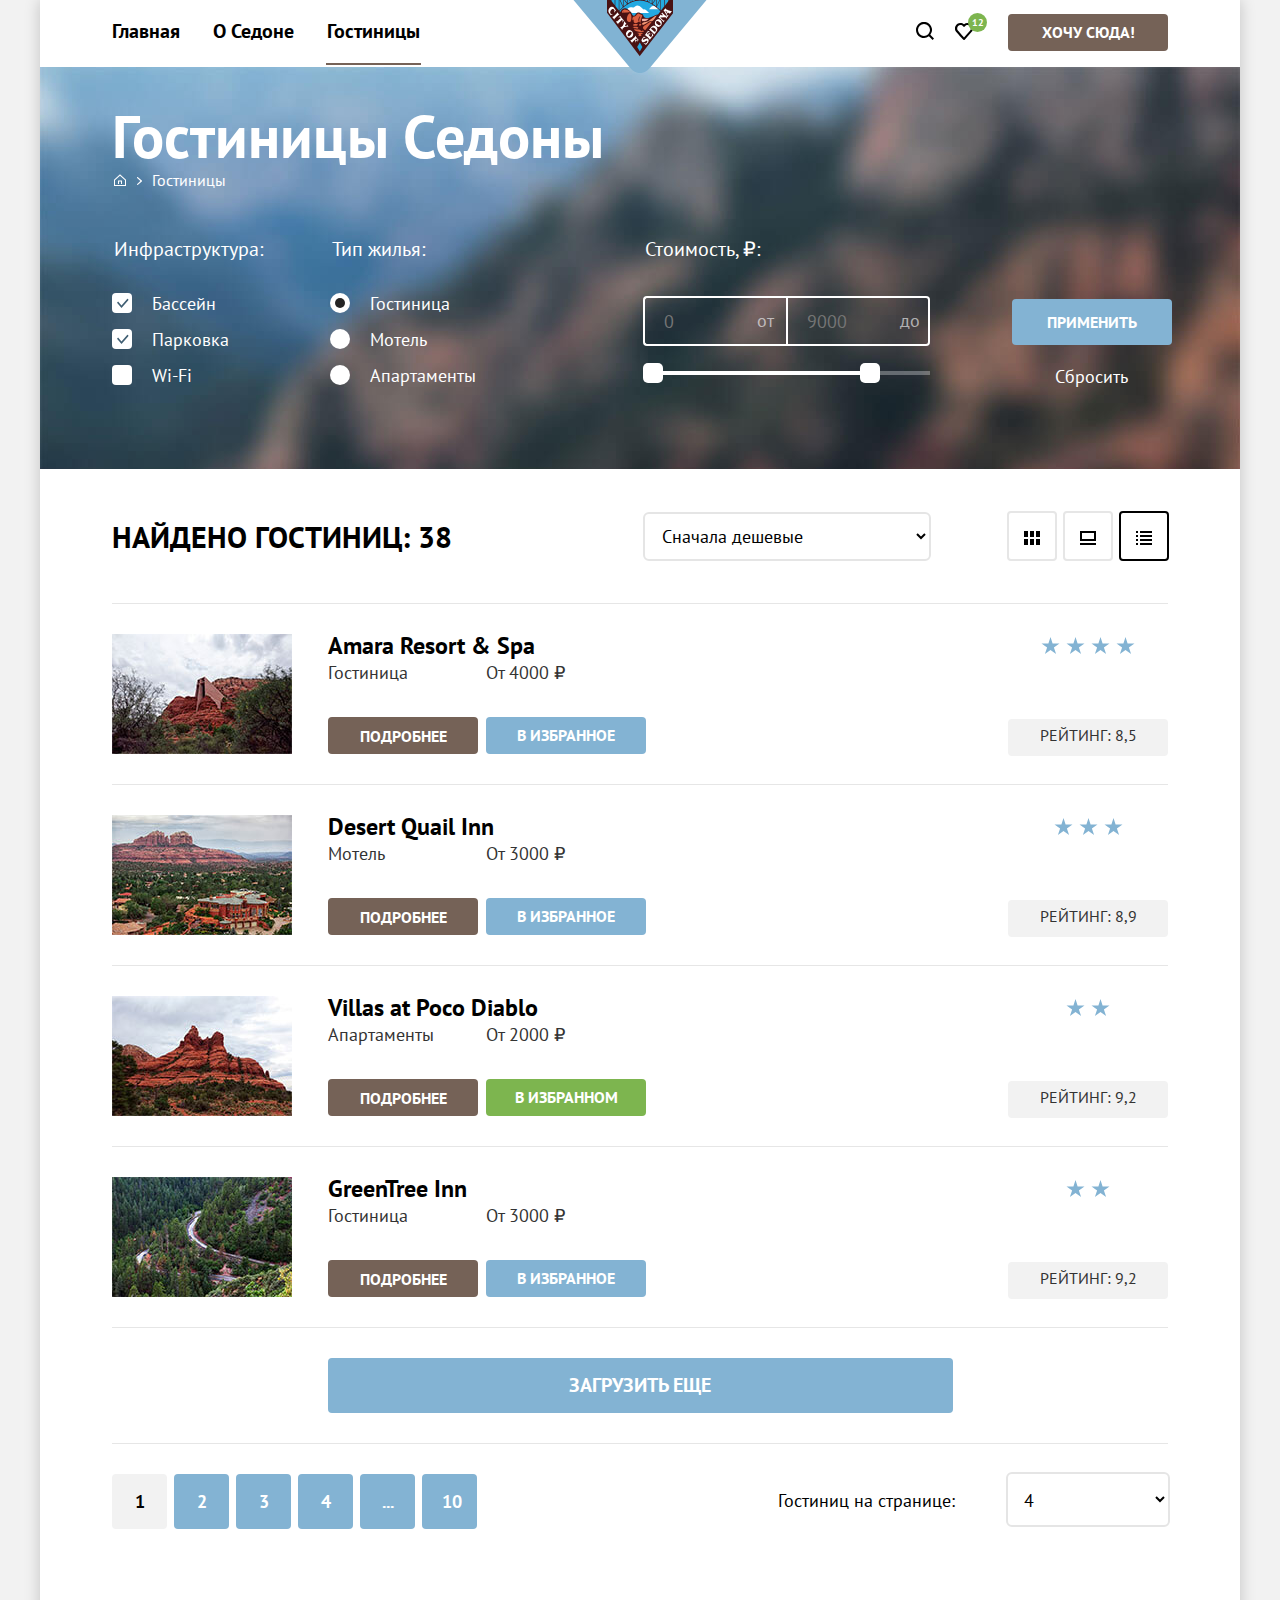
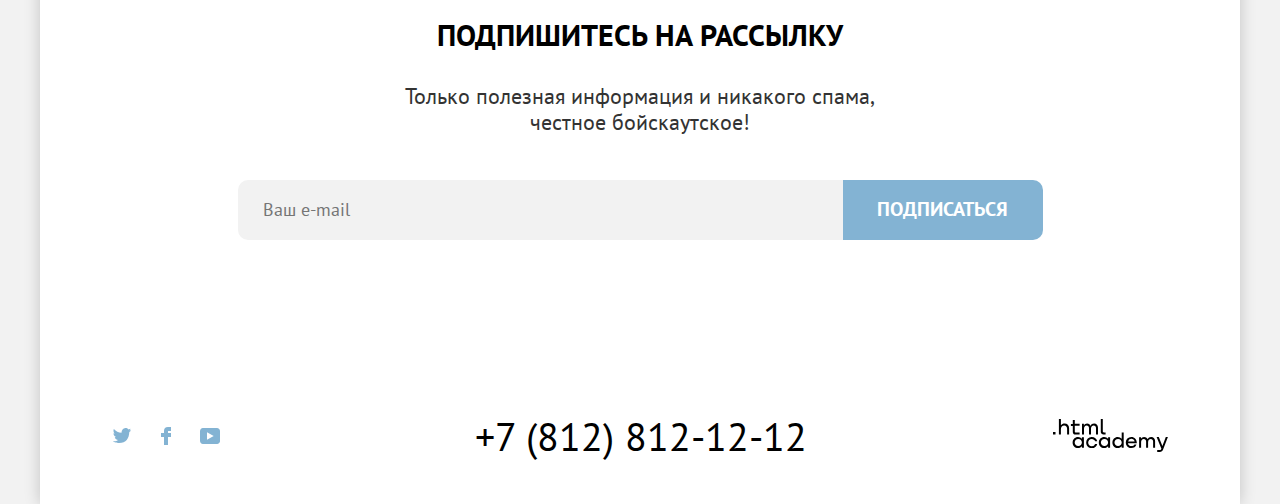
==== commit bdbe7c93: "Завершает верстку" ====
--- a/catalog.html
+++ b/catalog.html
@@ -213,7 +213,7 @@
                   </div>
 
                   <div class="range-scale">
-                    <div class="range-bar" style="width: 227px">
+                    <div class="range-bar" style="width: 237px">
                       <button class="range-toggle toggle-min" type="button">
                         <span class="visually-hidden">Изменить минимальную цену.</span>
                       </button>
@@ -463,7 +463,7 @@
   <div class="modal-registration disable">
     <div class="modal-registration-container">
       <div class="modal-header">
-        <button class="modal-close-button" type="reset">
+        <button class="modal-close-button" type="button">
           <span class="visually-hidden">Закрыть</span>
         </button>
         <section class="modal-content">
--- a/css/styles.css
+++ b/css/styles.css
@@ -635,6 +635,7 @@
   font-size: 16px;
   top: 40px;
   left: calc(50% - 128px);
+  font-weight: normal;
 }
 
 .info-popup-text::before {
@@ -782,6 +783,11 @@
   content: "— №" counter(advantages) " —";
   order: -1;
   margin-bottom: 30px;
+  color: #333333;
+}
+
+.advantage-container::after {
+  color: #FFFFFF;
 }
 
 .advantages-item .advantages-title {
@@ -870,7 +876,7 @@
 
 .advantages-item-point .advantages-title {
   margin-bottom: 18px;
-  color: #333333;
+  color: #000000;
 }
 
 .advantages-reasons {
@@ -920,13 +926,13 @@
 
 .breadcrumbs-item {
   position: relative;
-  margin-right: 20px;
+  margin-right: 10px;
 }
 
 .breadcrumbs-item::after {
   position: absolute;
   top: 10px;
-  right: -20px;
+  right: -10px;
   width: 8px;
   height: 8px;
   background-image: url("../images/icons/breadcrumbs-arrow.svg");
@@ -948,6 +954,7 @@
   display: inline-block;
   box-sizing: border-box;
   padding-left: 0;
+  margin-left: -3px;
 }
 
 .breadcrumbs-link:hover {
@@ -1042,9 +1049,8 @@
 
 .hotel-search-title {
   text-transform: uppercase;
-  height: 50px;
   margin: 0;
-  margin-bottom: 15px;
+  margin-bottom: 29px;
   font-size: 30px;
   line-height: 36px;
 }
